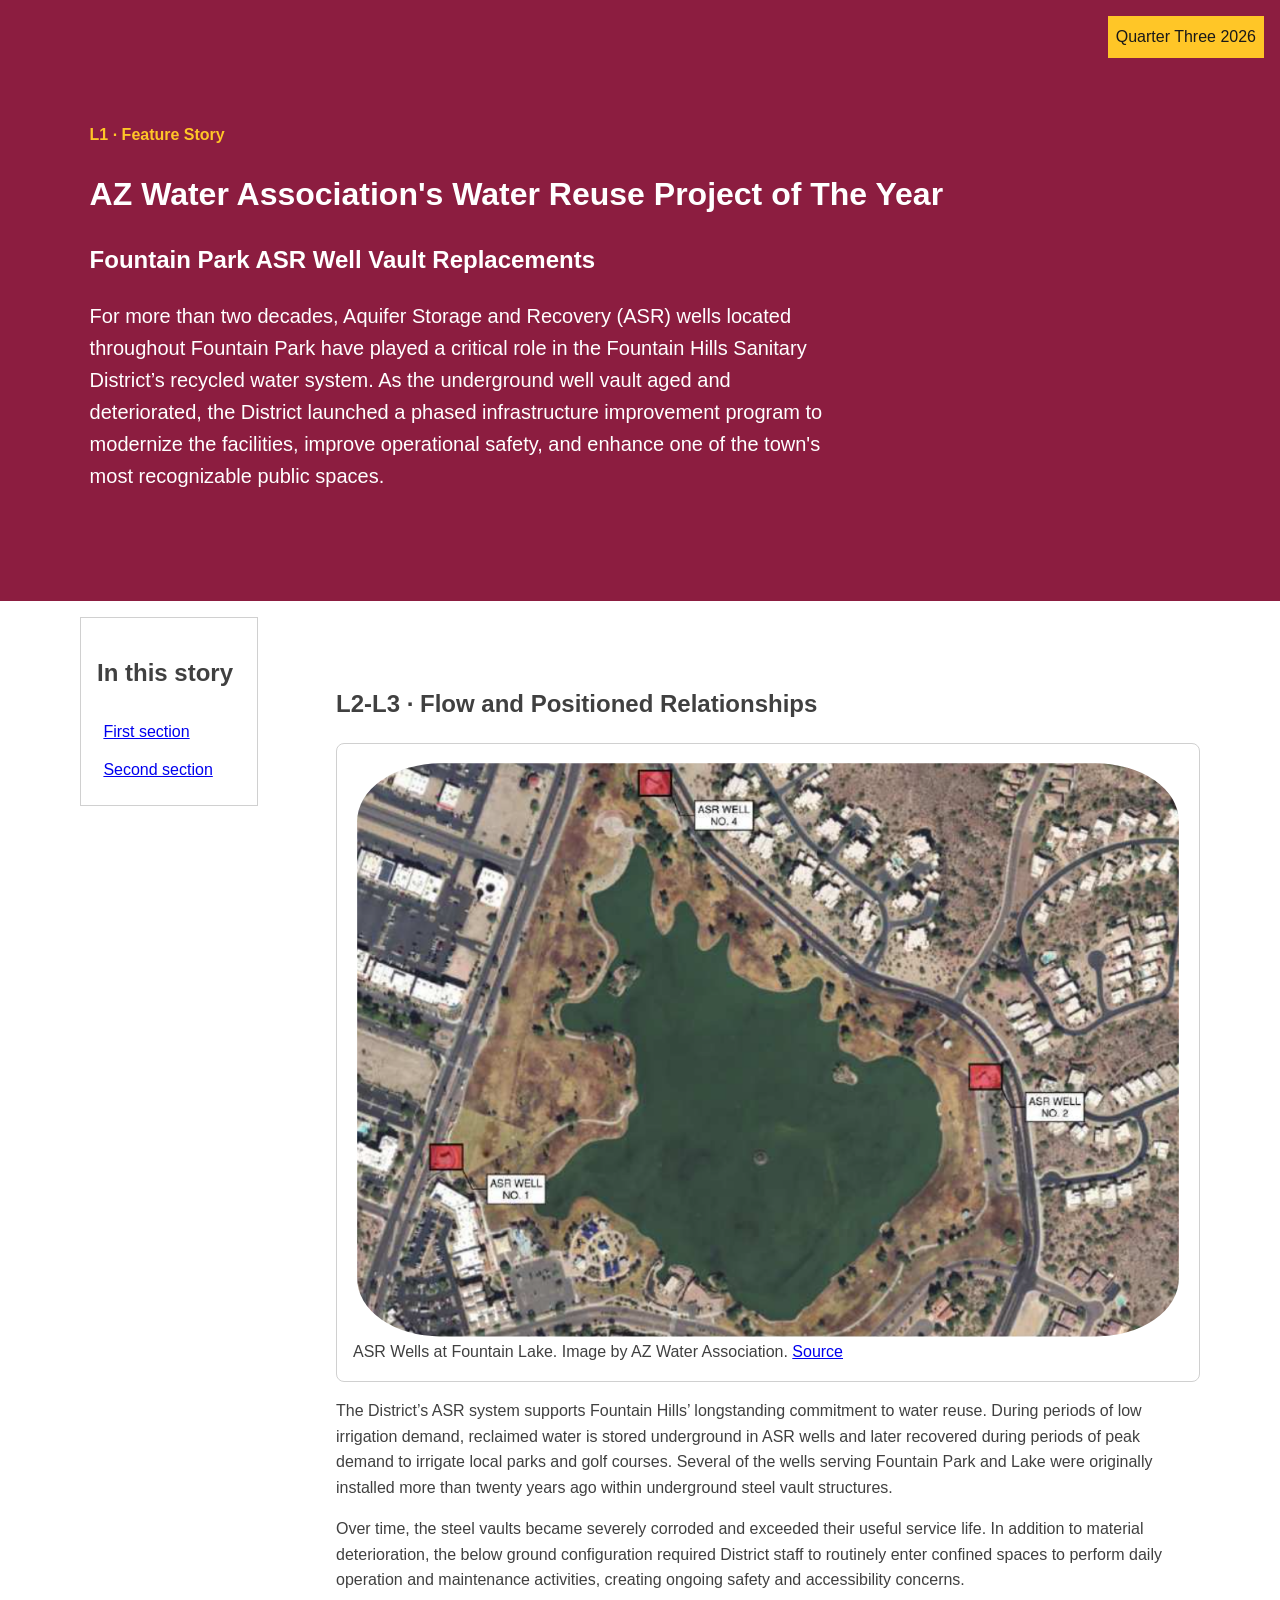
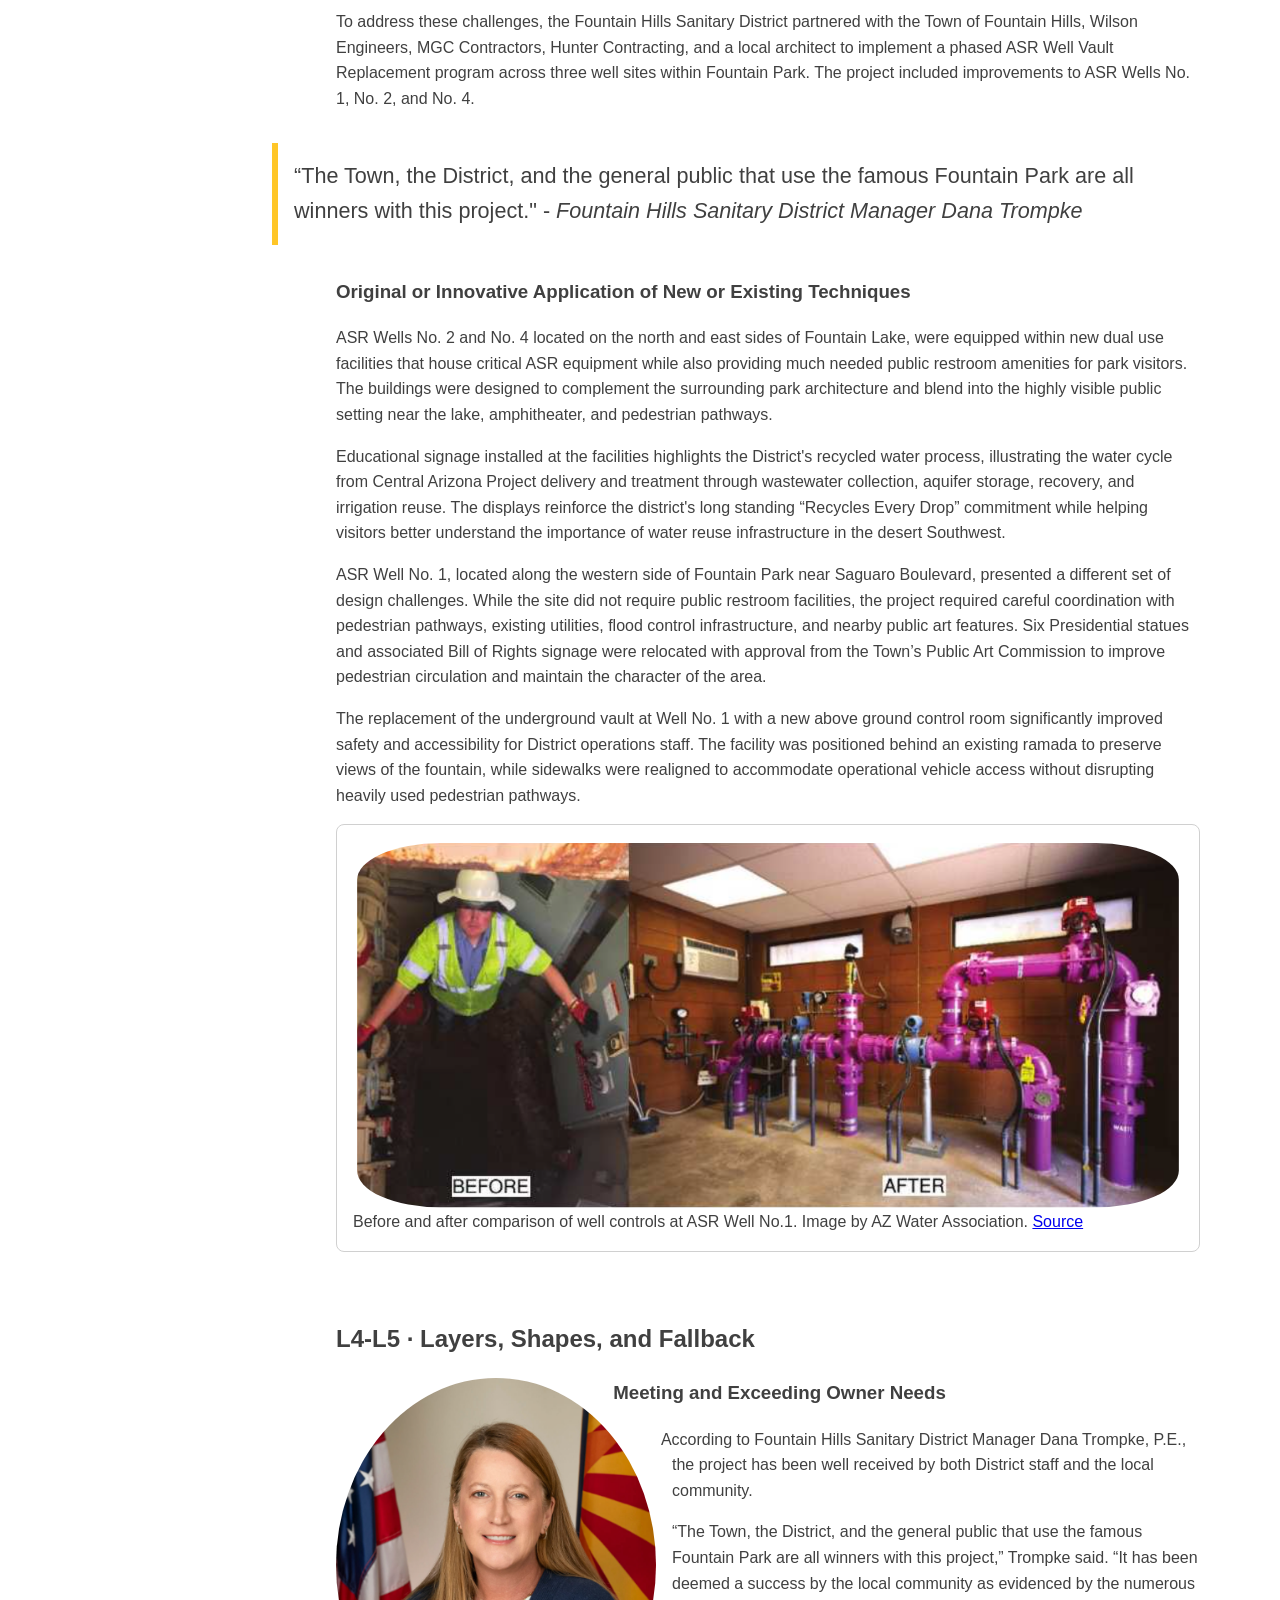
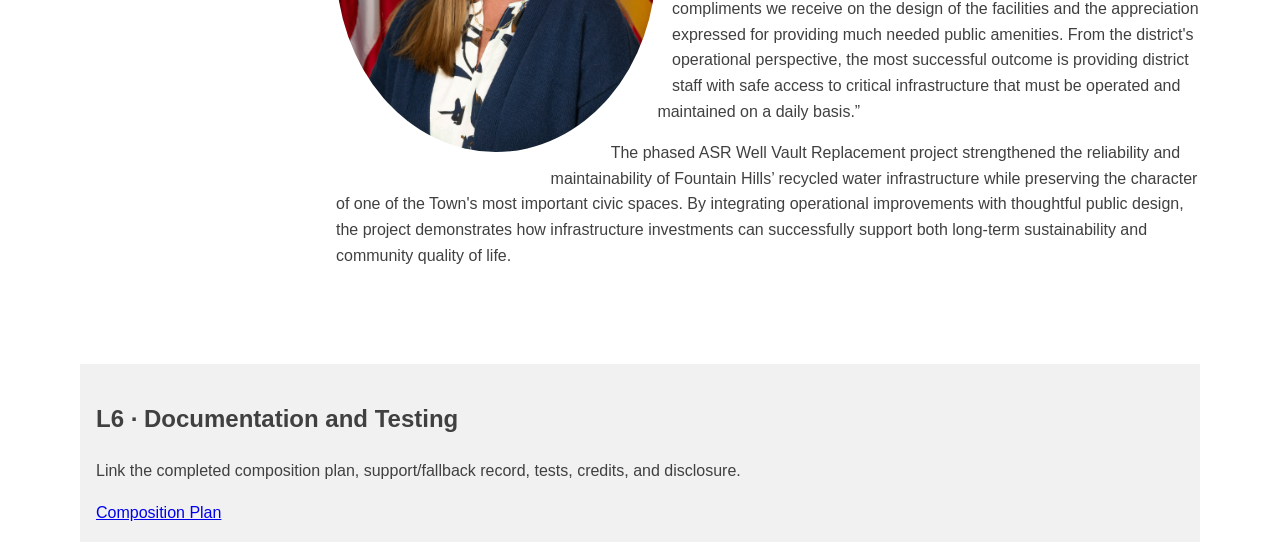
==== index.html @ 5082602b "Add new textual content and image to index.html Added multiple paragraphs of textual content to main" ====
<!doctype html>
<html lang="en">
    <head>
        <meta charset="utf-8">
        <meta name="viewport" content="width=device-width,initial-scale=1">
        <title>Layered Feature Story</title>
        <link rel="stylesheet" href="styles.css">
    </head>
    <body>
        <header class="feature-header">
            <p class="eyebrow">L1 · Feature Story</p>
            <h1>AZ Water Association's Water Reuse Project of The Year</h1>
            <h2>Fountain Park ASR Well Vault Replacements</h2>
            <p class="lede">
                For more than two decades, Aquifer Storage and Recovery (ASR) wells located throughout Fountain Park have played a critical role in the Fountain Hills Sanitary District’s recycled water system. As the underground well vault aged and deteriorated, the District launched a phased infrastructure improvement program to modernize the facilities, improve operational safety, and enhance one of the town's most recognizable public spaces.
            </p>
            <span class="issue-badge">Quarter Three 2026</span>
        </header>
        <main>
            <aside class="story-guide">
                <h2>In this story</h2>
                <a href="#section-one">First section</a>
                <a href="#section-two">Second section</a>
            </aside>
            <article>
                <section id="section-one">
                    <h2>L2-L3 · Flow and Positioned Relationships</h2>
                    <figure class="feature-figure">
                        <img src="fountain-lake.png" alt="Aerial view of Fountain Lake with ASR Wells No. 1, 2, and 4 highlighted" width="1018" height="710">
                        <figcaption>
                            <!-- Replace with caption, credit, and source. -->
                            ASR Wells at Fountain Lake. 
                            Image by AZ Water Association. 
                            <a href="https://www.kelmanonline.com/httpdocs/files/AZWater/news3-2026/index.html#" target="_blank">Source</a>
                        </figcaption>
                    </figure>
                    <p>
                        The District’s ASR system supports Fountain Hills’ longstanding commitment to water reuse. During periods of low irrigation demand, reclaimed water is stored underground in ASR wells and later recovered during periods of peak demand to irrigate local parks and golf courses. Several of the wells serving Fountain Park and Lake were originally installed more than twenty years ago within underground steel vault structures.
                    </p>
                    <p>
                        Over time, the steel vaults became severely corroded and exceeded their useful service life. In addition to material deterioration, the below ground configuration required District staff to routinely enter confined spaces to perform daily operation and maintenance activities, creating ongoing safety and accessibility concerns.
                    </p>
                    <p>
                        To address these challenges, the Fountain Hills Sanitary District partnered with the Town of Fountain Hills, Wilson Engineers, MGC Contractors, Hunter Contracting, and a local architect to implement a phased ASR Well Vault Replacement program across three well sites within Fountain Park. The project included improvements to ASR Wells No. 1, No. 2, and No. 4.
                    </p>
                    <blockquote class="pull-quote">
                        “The Town, the District, and the general public that use the famous Fountain Park are all winners with this project." - <i>Fountain Hills Sanitary District Manager Dana Trompke</i>
                    </blockquote>
                    <h3>Original or Innovative Application of New or Existing Techniques</h3>
                    <p>
                        ASR Wells No. 2 and No. 4 located on the north and east sides of Fountain Lake, were equipped within new dual use facilities that house critical ASR equipment while also providing much needed public restroom amenities for park visitors. The buildings were designed to complement the surrounding park architecture and blend into the highly visible public setting near the lake, amphitheater, and pedestrian pathways.
                    </p>
                    <p>
                        Educational signage installed at the facilities highlights the District's recycled water process, illustrating the water cycle from Central Arizona Project delivery and treatment through wastewater collection, aquifer storage, recovery, and irrigation reuse. The displays reinforce the district's long standing “Recycles Every Drop” commitment while helping visitors better understand the importance of water reuse infrastructure in the desert Southwest.
                    </p>
                    <p>
                        ASR Well No. 1, located along the western side of Fountain Park near Saguaro Boulevard, presented a different set of design challenges. While the site did not require public restroom facilities, the project required careful coordination with pedestrian pathways, existing utilities, flood control infrastructure, and nearby public art features. Six Presidential statues and associated Bill of Rights signage were relocated with approval from the Town’s Public Art Commission to improve pedestrian circulation and maintain the character of the area.
                    </p>
                    <p>
                        The replacement of the underground vault at Well No. 1 with a new above ground control room significantly improved safety and accessibility for District operations staff. The facility was positioned behind an existing ramada to preserve views of the fountain, while sidewalks were realigned to accommodate operational vehicle access without disrupting heavily used pedestrian pathways.
                    </p>
                    <figure class="feature-figure">
                        <img src="well-controls.png" alt=" A man between old underground controls in a confined space on the left and new above ground controls in a spacious control room on the right." width="1049" height="465">
                        <figcaption>
                            <!-- Replace with caption, credit, and source. -->
                            Before and after comparison of well controls at ASR Well No.1. 
                            Image by AZ Water Association. 
                            <a href="https://www.kelmanonline.com/httpdocs/files/AZWater/news3-2026/index.html#" target="_blank">Source</a>
                        </figcaption>
                    </figure>
                </section>
                <section id="section-two">
                    <h2>L4-L5 · Layers, Shapes, and Fallback</h2>
                    <img class="shape-portrait" src="dana-trompke.png" alt="Fountain Hills Sanitary District Manager Dana Trompke" width="382" height="447">
                    <h3>Meeting and Exceeding Owner Needs</h3>
                    <p>
                        According to Fountain Hills Sanitary District Manager Dana Trompke, P.E., the project has been well received by both District staff and the local community.
                    </p>
                    <p>
                        “The Town, the District, and the general public that use the famous Fountain Park are all winners with this project,” Trompke said. “It has been deemed a success by the local community as evidenced by the numerous compliments we receive on the design of the facilities and the appreciation expressed for providing much needed public amenities. From the district's operational perspective, the most successful outcome is providing district staff with safe access to critical infrastructure that must be operated and maintained on a daily basis.”
                    </p>
                    <p>
                        The phased ASR Well Vault Replacement project strengthened the reliability and maintainability of Fountain Hills’ recycled water infrastructure while preserving the character of one of the Town's most important civic spaces. By integrating operational improvements with thoughtful public design, the project demonstrates how infrastructure investments can successfully support both long-term sustainability and community quality of life.
                    </p>
                </section>
            </article>
            <section class="documentation">
                <h2>L6 · Documentation and Testing</h2>
                <p>Link the completed composition plan, support/fallback record, tests, credits, and disclosure.</p>
                <a href="composition-plan.html" target="_blank">Composition Plan</a>
            </section>
        </main>
    </body>
    </html>
---- styles.css ----
:root{
    --color-text:#404040;
    --color-surface:#fff;
    --color-action:#8c1d40;
    --color-accent:#ffc627;
    --color-border:#d0d0d0;
    --color-muted:#5c6670;
    --space-3:1rem;
    --radius:.5rem;
    --measure:68ch;
    --layer-base:0;
    --layer-raised:10;
    --layer-sticky:20;
    --layer-overlay:30;
}
*,*::before,*::after{
    box-sizing:border-box;
}
html{
    scroll-behavior:smooth;
}
body{
    margin:0;
    color:var(--color-text);
    background:var(--color-surface);
    font-family:Arial,sans-serif;
    line-height:1.6;
}
.feature-header{
    position:relative;
    padding:clamp(2rem,7vw,6rem);
    background:var(--color-action);
    color:#fff;
}
.eyebrow{
    padding-top: 16px;
    color:var(--color-accent);
    font-weight:700;
}
.lede{
    max-width:var(--measure);
    font-size:1.25rem;
}
.issue-badge{
    position:absolute;
    inset-block-start:1rem;
    inset-inline-end:1rem;
    padding:.5rem;
    background:var(--color-accent);
    color:#191919;
}
main{
    display:grid;
    gap:2rem;
    max-width:72rem;
    margin:auto;
    padding:var(--space-3);
}
article{
    min-width:0;
}
article section{
    display:flow-root;
    margin-block:3rem;
    scroll-margin-block-start:6rem;
}
.story-guide{
    align-self:start;
    padding:1rem;
    border:1px solid var(--color-border);
}
.story-guide a{
    display:block;
    padding:.4rem;
}
.feature-figure{
    position:relative;
    margin:0;
    padding:1rem;
    border:1px solid var(--color-border);
    border-radius:var(--radius);
}
img{
    display:block;
    max-width:100%;
    height:auto;
}
.pull-quote{
    margin:2rem 0;
    padding:1rem;
    border-inline-start:.4rem solid var(--color-accent);
    font-size:1.35rem;
}
.shape-portrait{
    width:min(45%,20rem);
    margin:0 1rem 1rem 0;
    border-radius:50%;
}
.documentation{
    grid-column:1/-1;
    padding:1rem;
    background:#f1f1f1;
}
@media (min-width:52rem){
    main{
        grid-template-columns:14rem 1fr;
    }
    .story-guide{
        position:sticky;
        inset-block-start:1rem;
        z-index:var(--layer-sticky);
        width: 20ch;
    }
    .pull-quote{
        position:relative;
        z-index:var(--layer-raised);
        margin-inline-start:-4rem;
        background:var(--color-surface);
    }
    @supports (shape-outside:circle(50%)){
        .shape-portrait{
            float:inline-start;
            shape-outside:circle(50%);
            shape-margin:1rem;}
        }
    }
    @supports (clip-path:inset(0.5% round 10%)){
        .feature-figure img{
            clip-path:inset(0.5% round 10%);}
        }
        :focus-visible{
            outline:.2rem solid var(--color-accent);
            outline-offset:.2rem;
        }
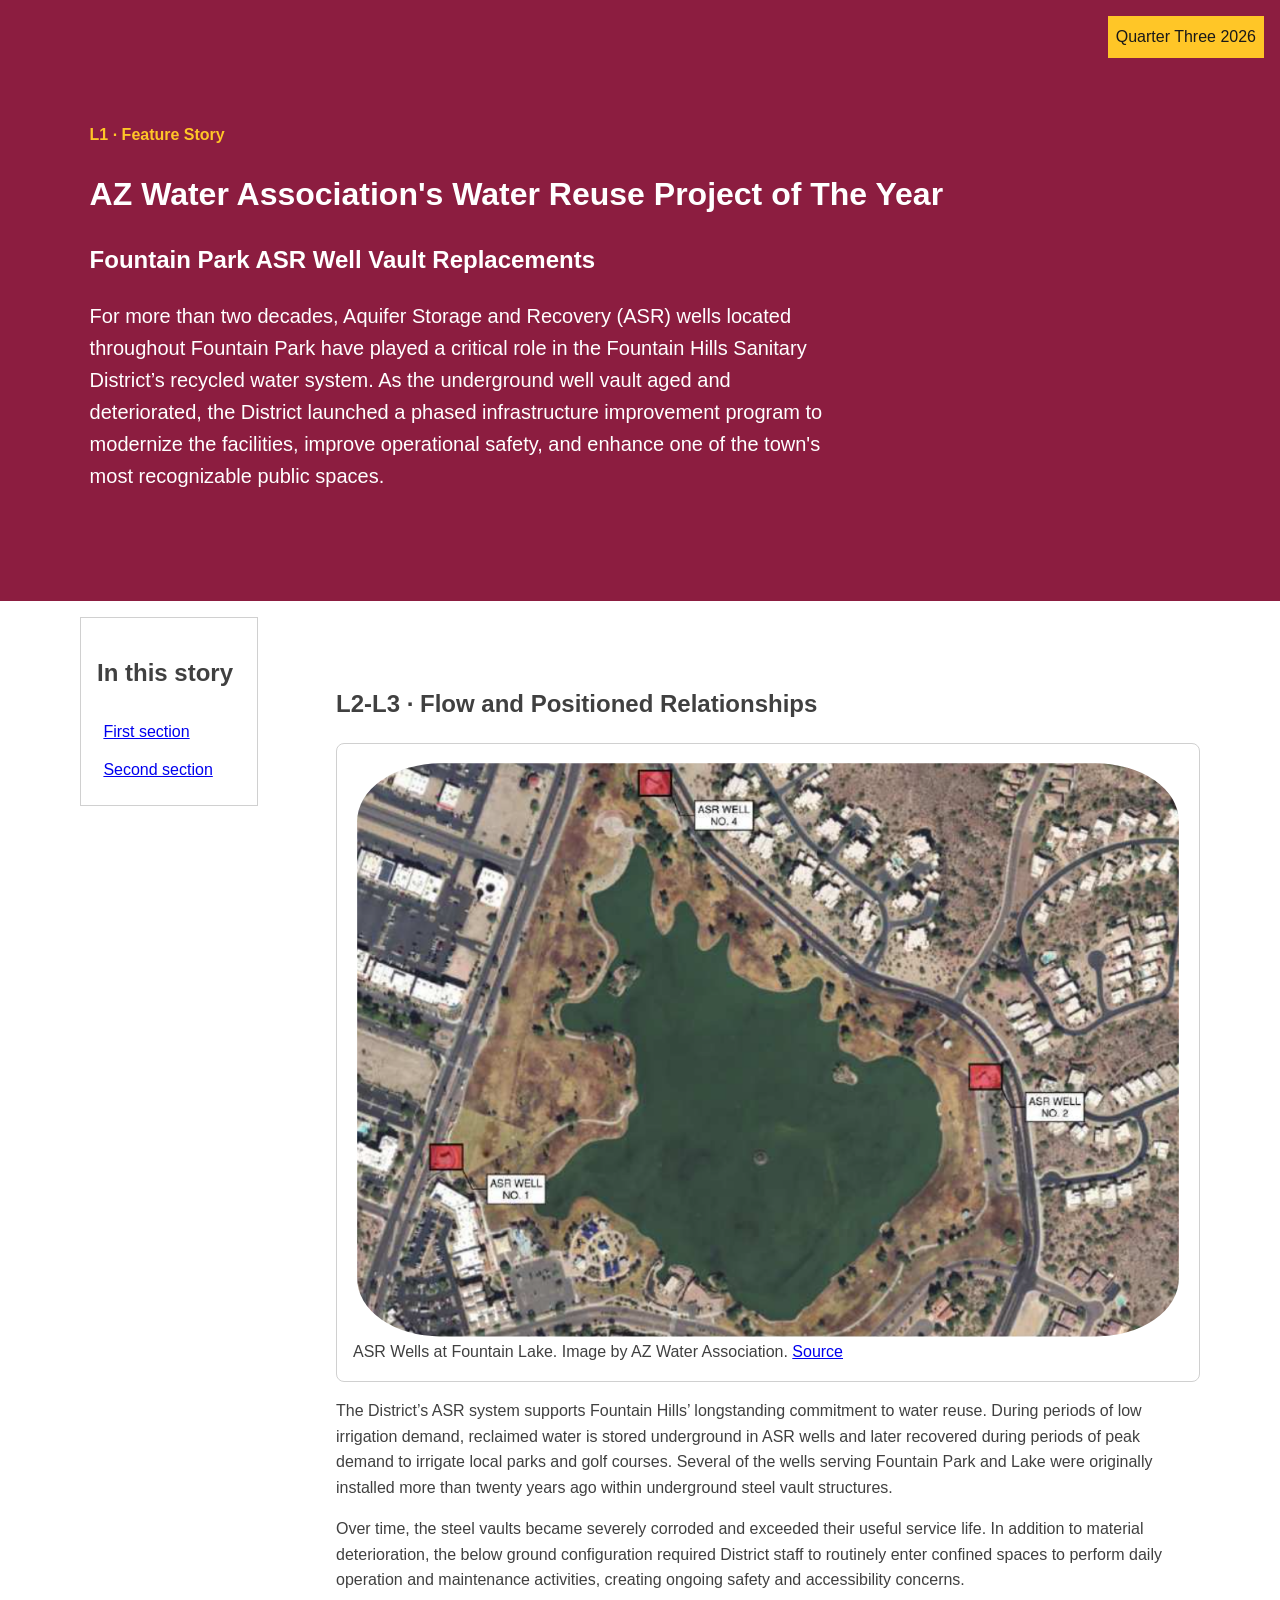
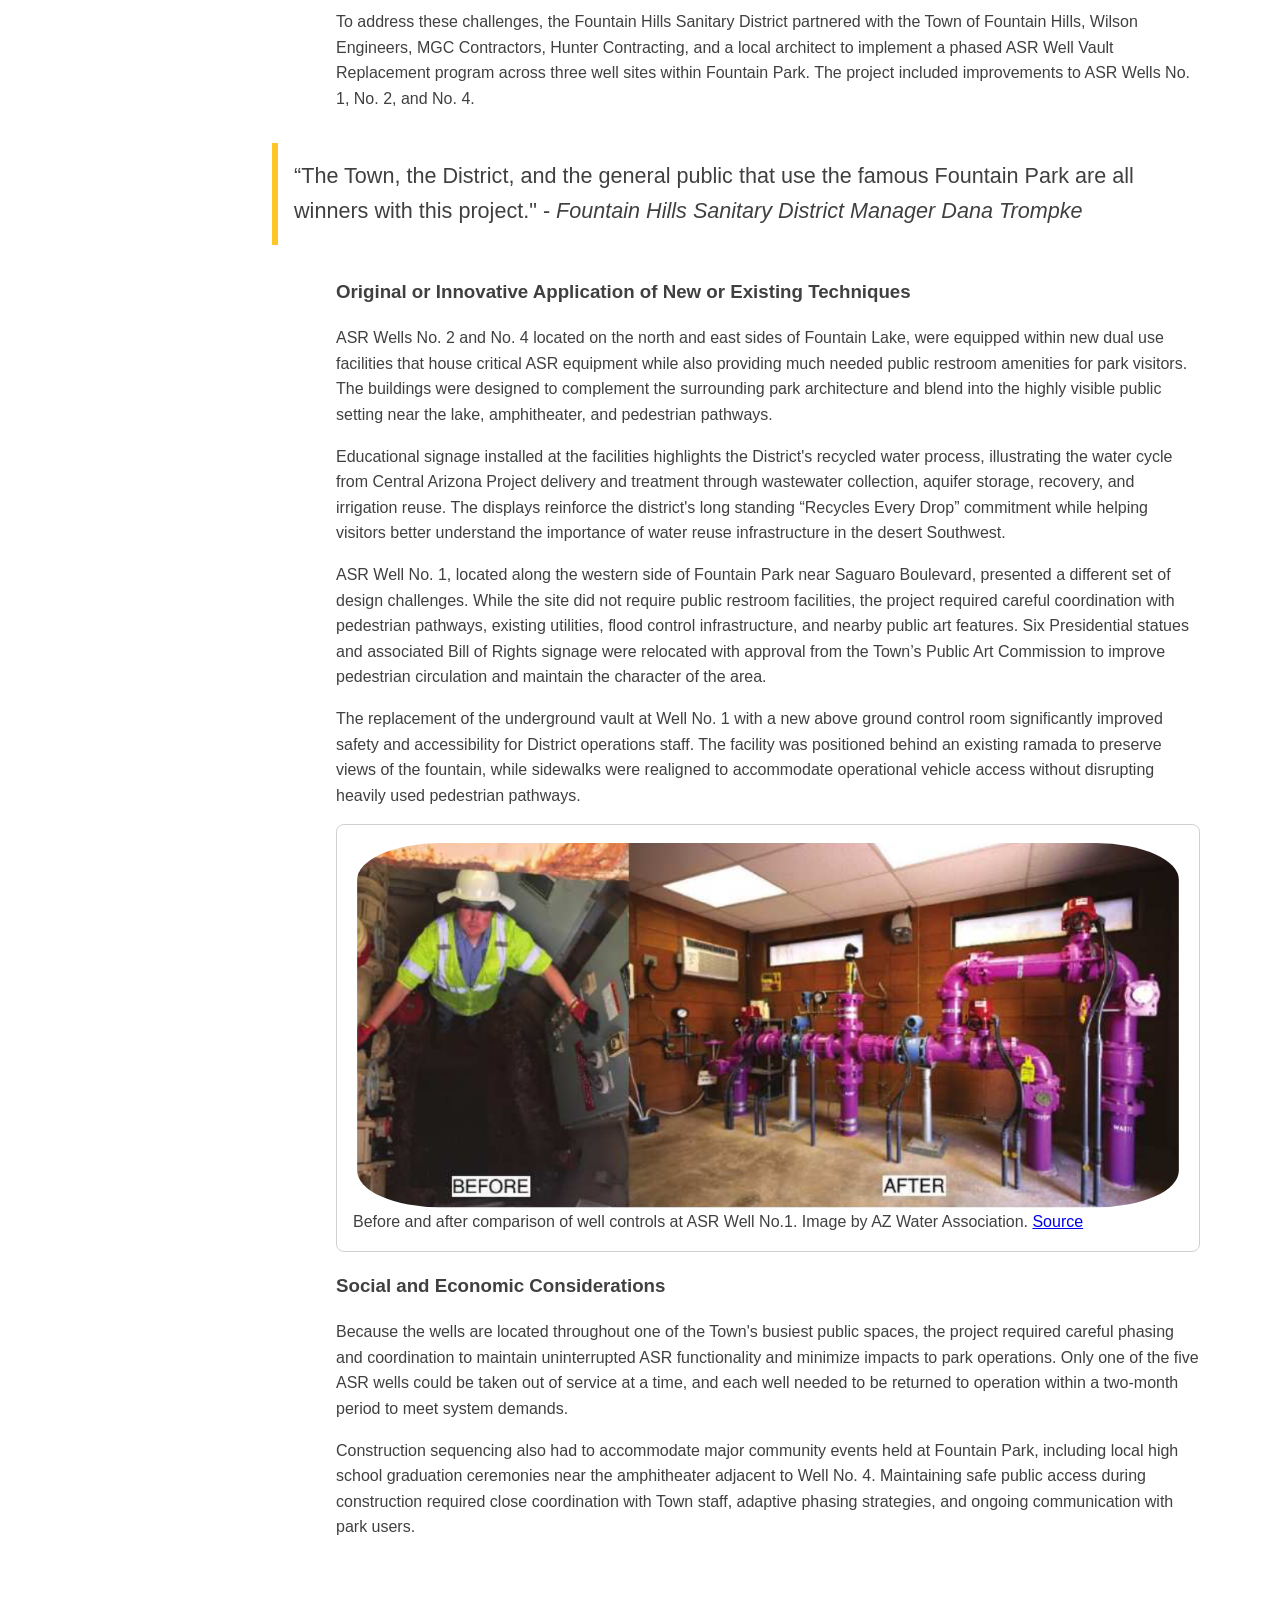
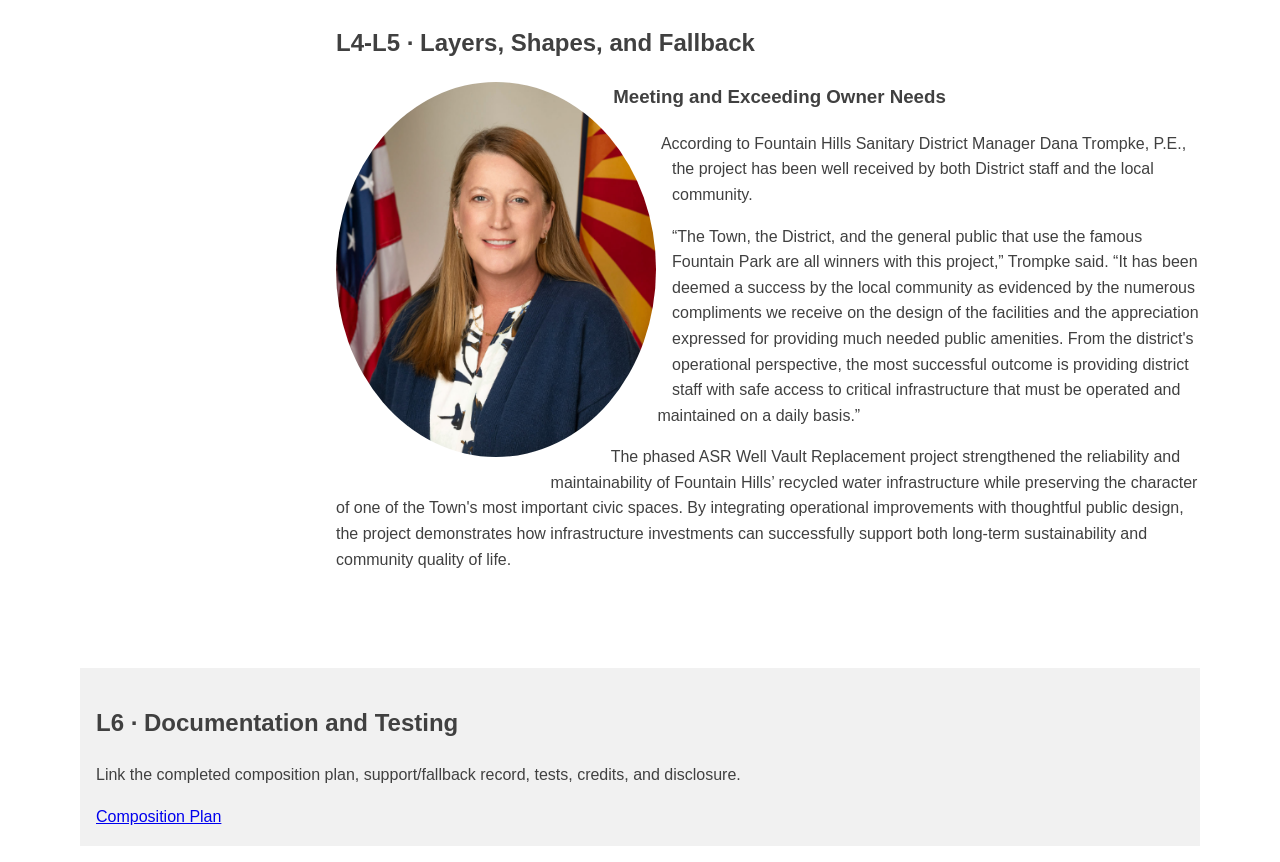
==== commit 9cb0ad53: "Add new text including heading and 2 paragraphs Added a new h3 heading and two paragraphs with textu" ====
--- a/index.html
+++ b/index.html
@@ -68,6 +68,13 @@
                             <a href="https://www.kelmanonline.com/httpdocs/files/AZWater/news3-2026/index.html#" target="_blank">Source</a>
                         </figcaption>
                     </figure>
+                    <h3>Social and Economic Considerations</h3>
+                    <p>
+                        Because the wells are located throughout one of the Town's busiest public spaces, the project required careful phasing and coordination to maintain uninterrupted ASR functionality and minimize impacts to park operations. Only one of the five ASR wells could be taken out of service at a time, and each well needed to be returned to operation within a two-month period to meet system demands.
+                    </p>
+                    <p>
+                        Construction sequencing also had to accommodate major community events held at Fountain Park, including local high school graduation ceremonies near the amphitheater adjacent to Well No. 4. Maintaining safe public access during construction required close coordination with Town staff, adaptive phasing strategies, and ongoing communication with park users.
+                    </p>
                 </section>
                 <section id="section-two">
                     <h2>L4-L5 · Layers, Shapes, and Fallback</h2>
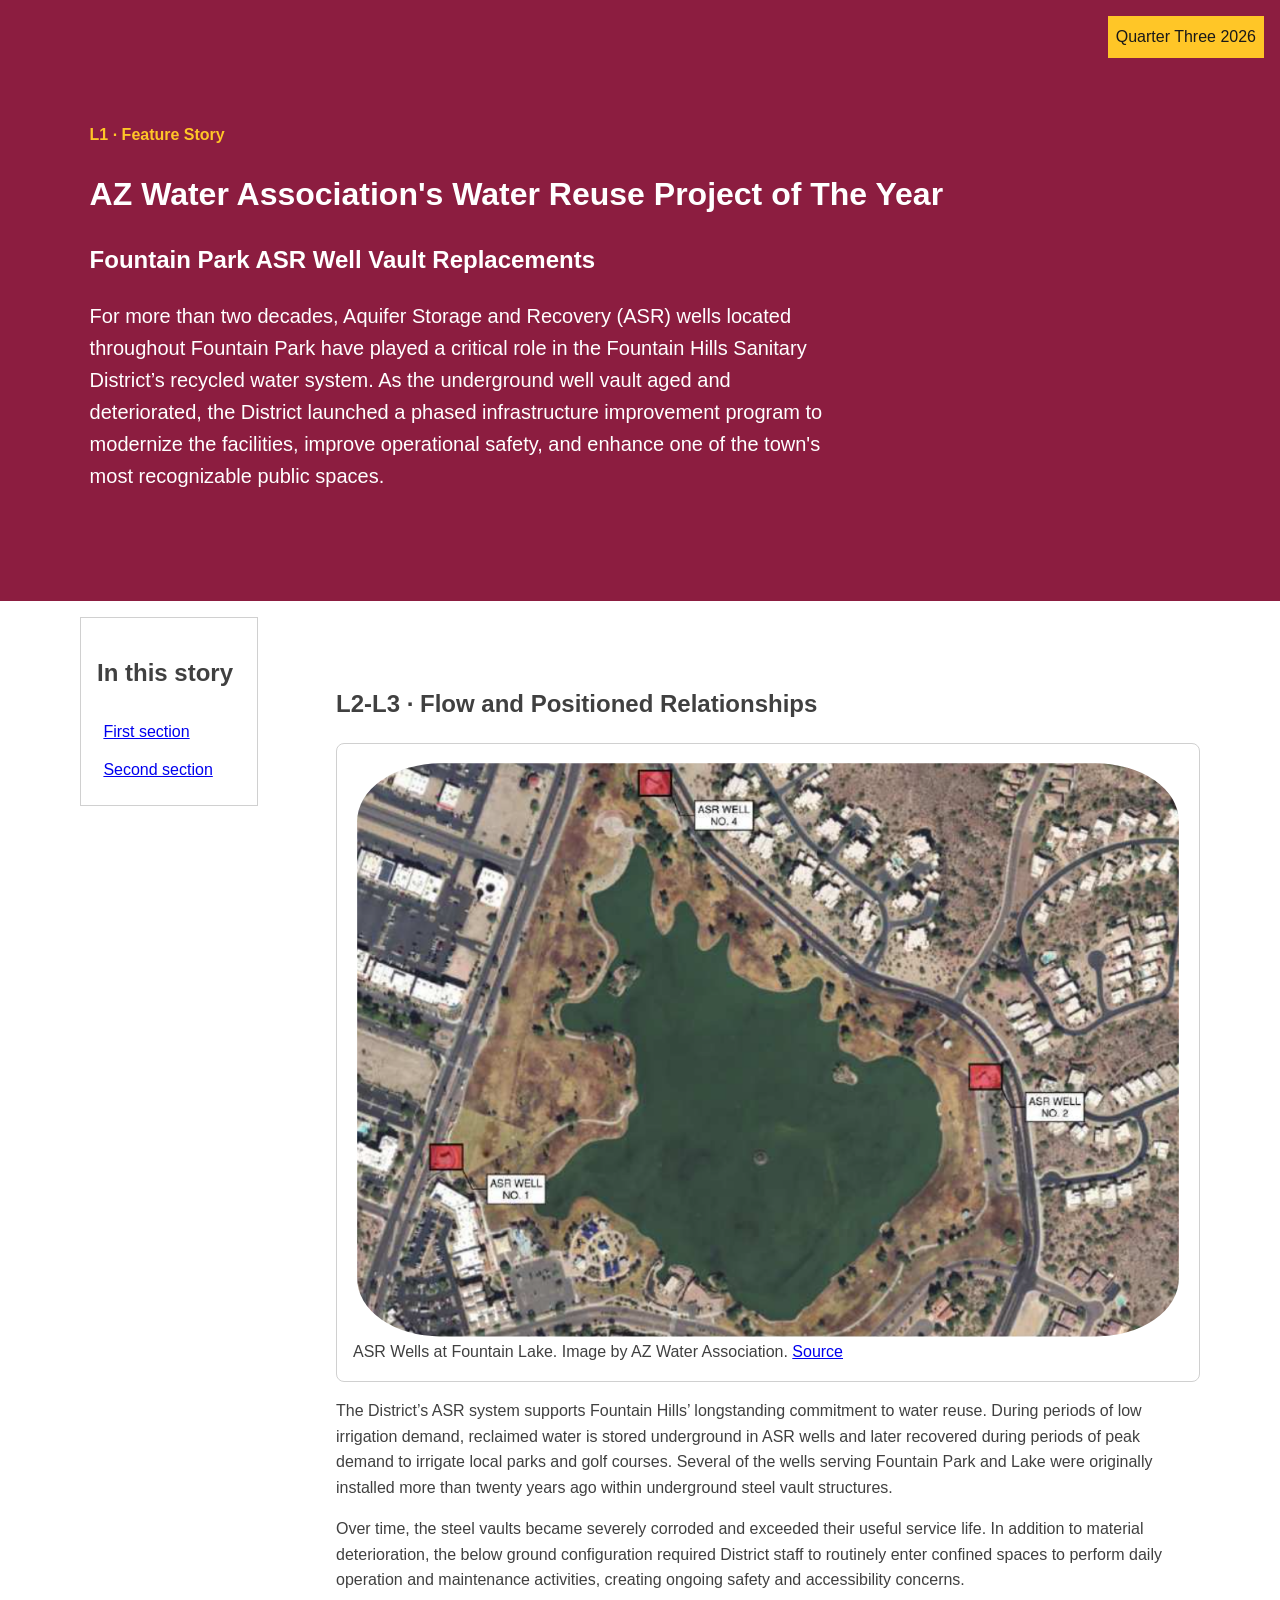
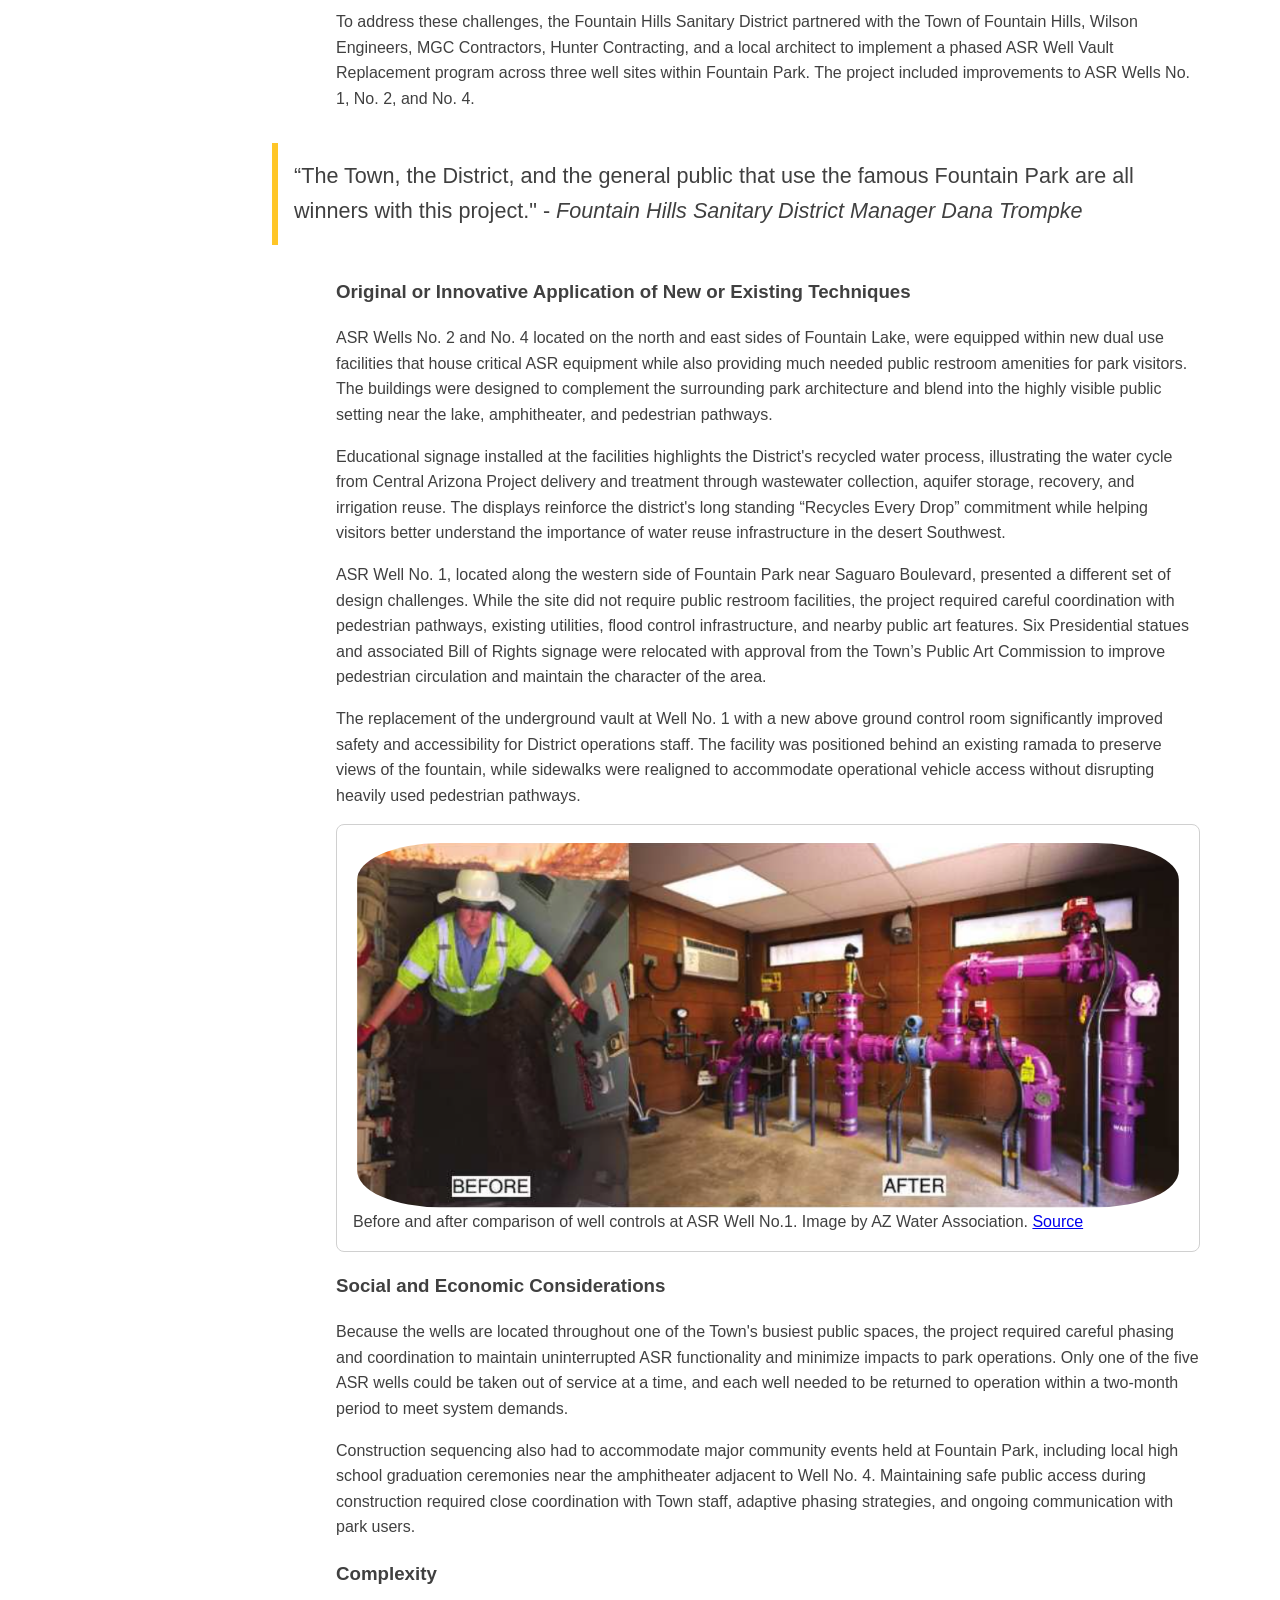
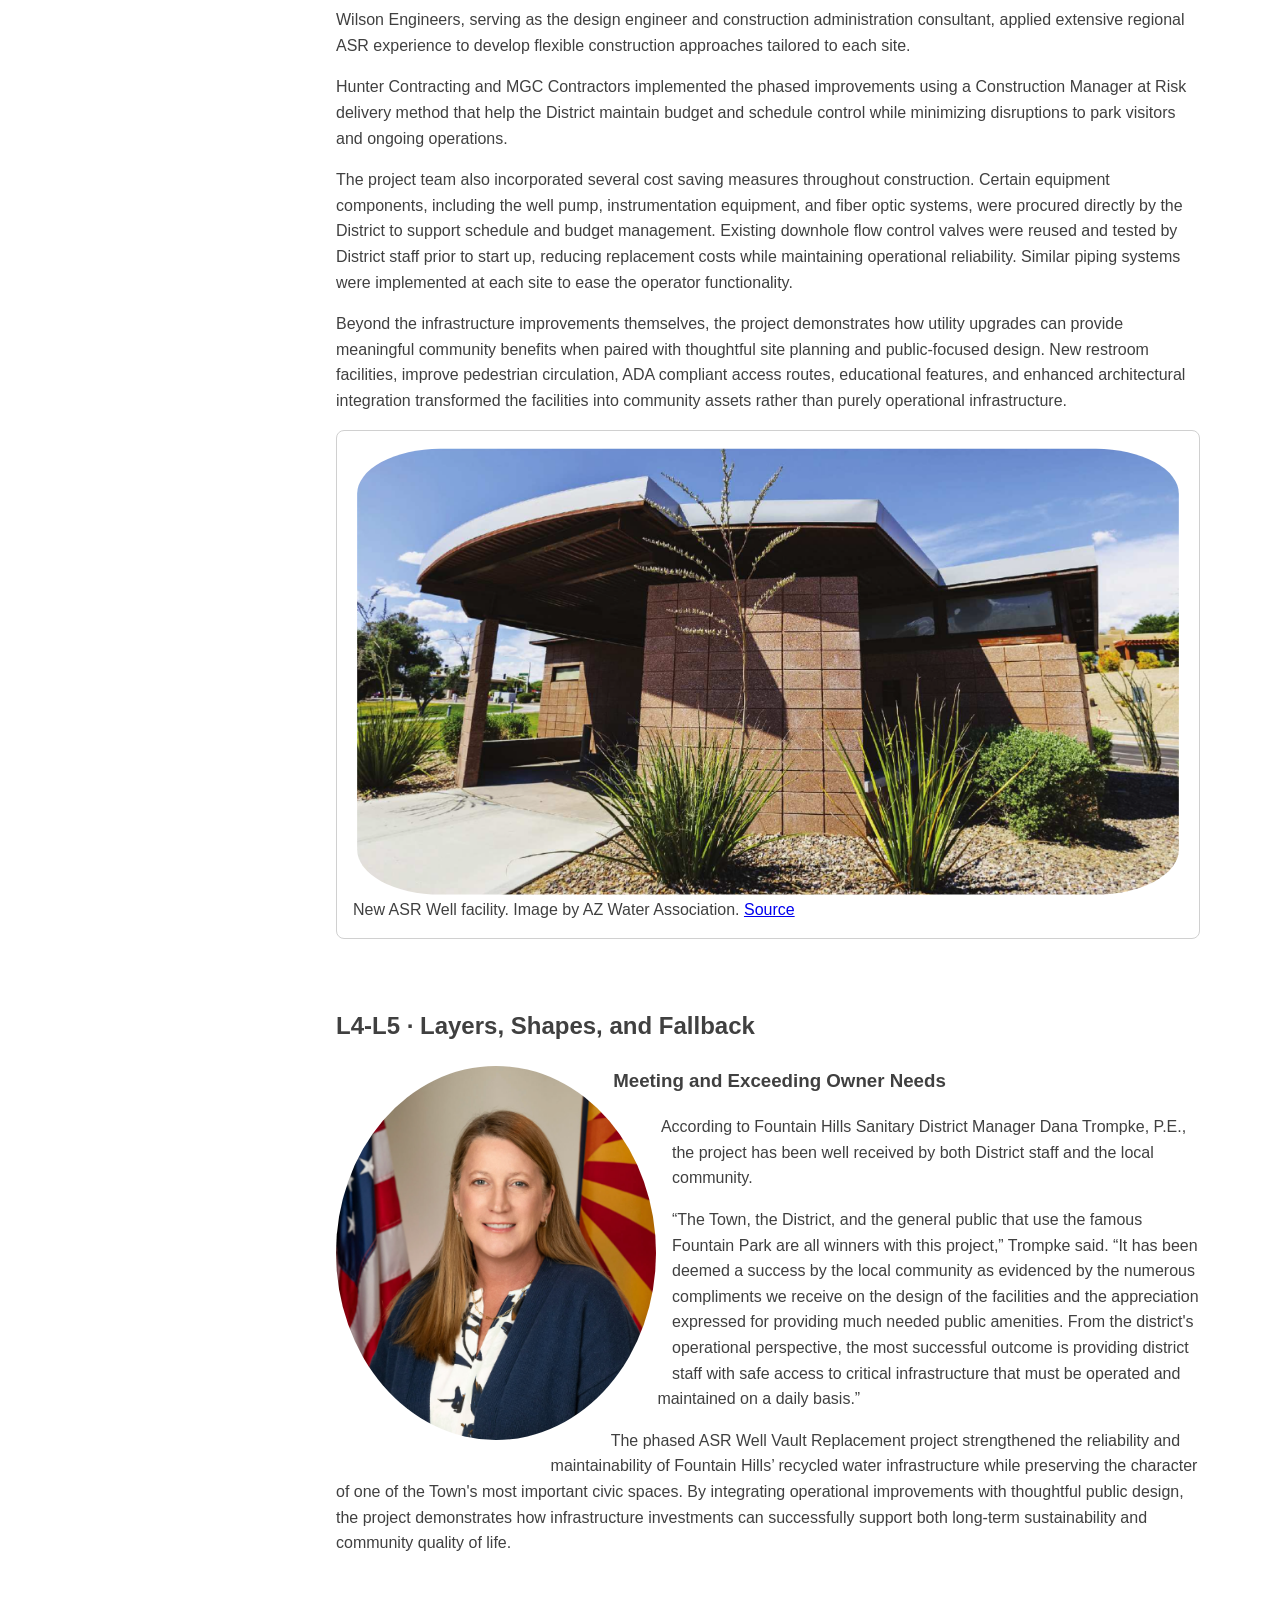
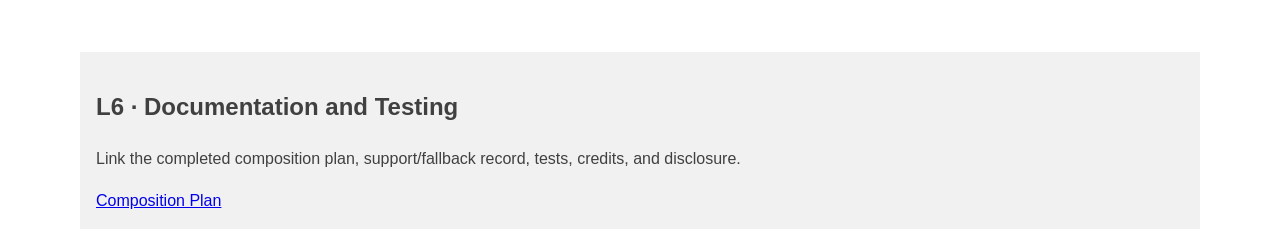
==== commit 8fcf41f4: "Add new textual content and image Added new textual content including h3 heading and four paragraphs" ====
--- a/index.html
+++ b/index.html
@@ -60,7 +60,7 @@
                         The replacement of the underground vault at Well No. 1 with a new above ground control room significantly improved safety and accessibility for District operations staff. The facility was positioned behind an existing ramada to preserve views of the fountain, while sidewalks were realigned to accommodate operational vehicle access without disrupting heavily used pedestrian pathways.
                     </p>
                     <figure class="feature-figure">
-                        <img src="well-controls.png" alt=" A man between old underground controls in a confined space on the left and new above ground controls in a spacious control room on the right." width="1049" height="465">
+                        <img src="well-controls.png" alt="A man between old underground controls in a confined space on the left and new above ground controls in a spacious control room on the right." width="1049" height="465">
                         <figcaption>
                             <!-- Replace with caption, credit, and source. -->
                             Before and after comparison of well controls at ASR Well No.1. 
@@ -75,6 +75,28 @@
                     <p>
                         Construction sequencing also had to accommodate major community events held at Fountain Park, including local high school graduation ceremonies near the amphitheater adjacent to Well No. 4. Maintaining safe public access during construction required close coordination with Town staff, adaptive phasing strategies, and ongoing communication with park users.
                     </p>
+                    <h3>Complexity</h3>
+                    <p>
+                        Wilson Engineers, serving as the design engineer and construction administration consultant, applied extensive regional ASR experience to develop flexible construction approaches tailored to each site.
+                    </p>
+                    <p>
+                        Hunter Contracting and MGC Contractors implemented the phased improvements using a Construction Manager at Risk delivery method that help the District maintain budget and schedule control while minimizing disruptions to park visitors and ongoing operations.
+                    </p>
+                    <p>
+                        The project team also incorporated several cost saving measures throughout construction. Certain equipment components, including the well pump, instrumentation equipment, and fiber optic systems, were procured directly by the District to support schedule and budget management. Existing downhole flow control valves were reused and tested by District staff prior to start up, reducing replacement costs while maintaining operational reliability. Similar piping systems were implemented at each site to ease the operator functionality.
+                    </p>
+                    <p>
+                        Beyond the infrastructure improvements themselves, the project demonstrates how utility upgrades can provide meaningful community benefits when paired with thoughtful site planning and public-focused design. New restroom facilities, improve pedestrian circulation, ADA compliant access routes, educational features, and enhanced architectural integration transformed the facilities into community assets rather than purely operational infrastructure.
+                    </p>
+                    <figure class="feature-figure">
+                        <img src="asr-well.png" alt="Exterior of new ASR Well facility surrounded by succulents and shrubs." width="2037" height="1105">
+                        <figcaption>
+                            <!-- Replace with caption, credit, and source. -->
+                            New ASR Well facility.
+                            Image by AZ Water Association. 
+                            <a href="https://www.kelmanonline.com/httpdocs/files/AZWater/news3-2026/index.html#" target="_blank">Source</a>
+                        </figcaption>
+                    </figure>
                 </section>
                 <section id="section-two">
                     <h2>L4-L5 · Layers, Shapes, and Fallback</h2>
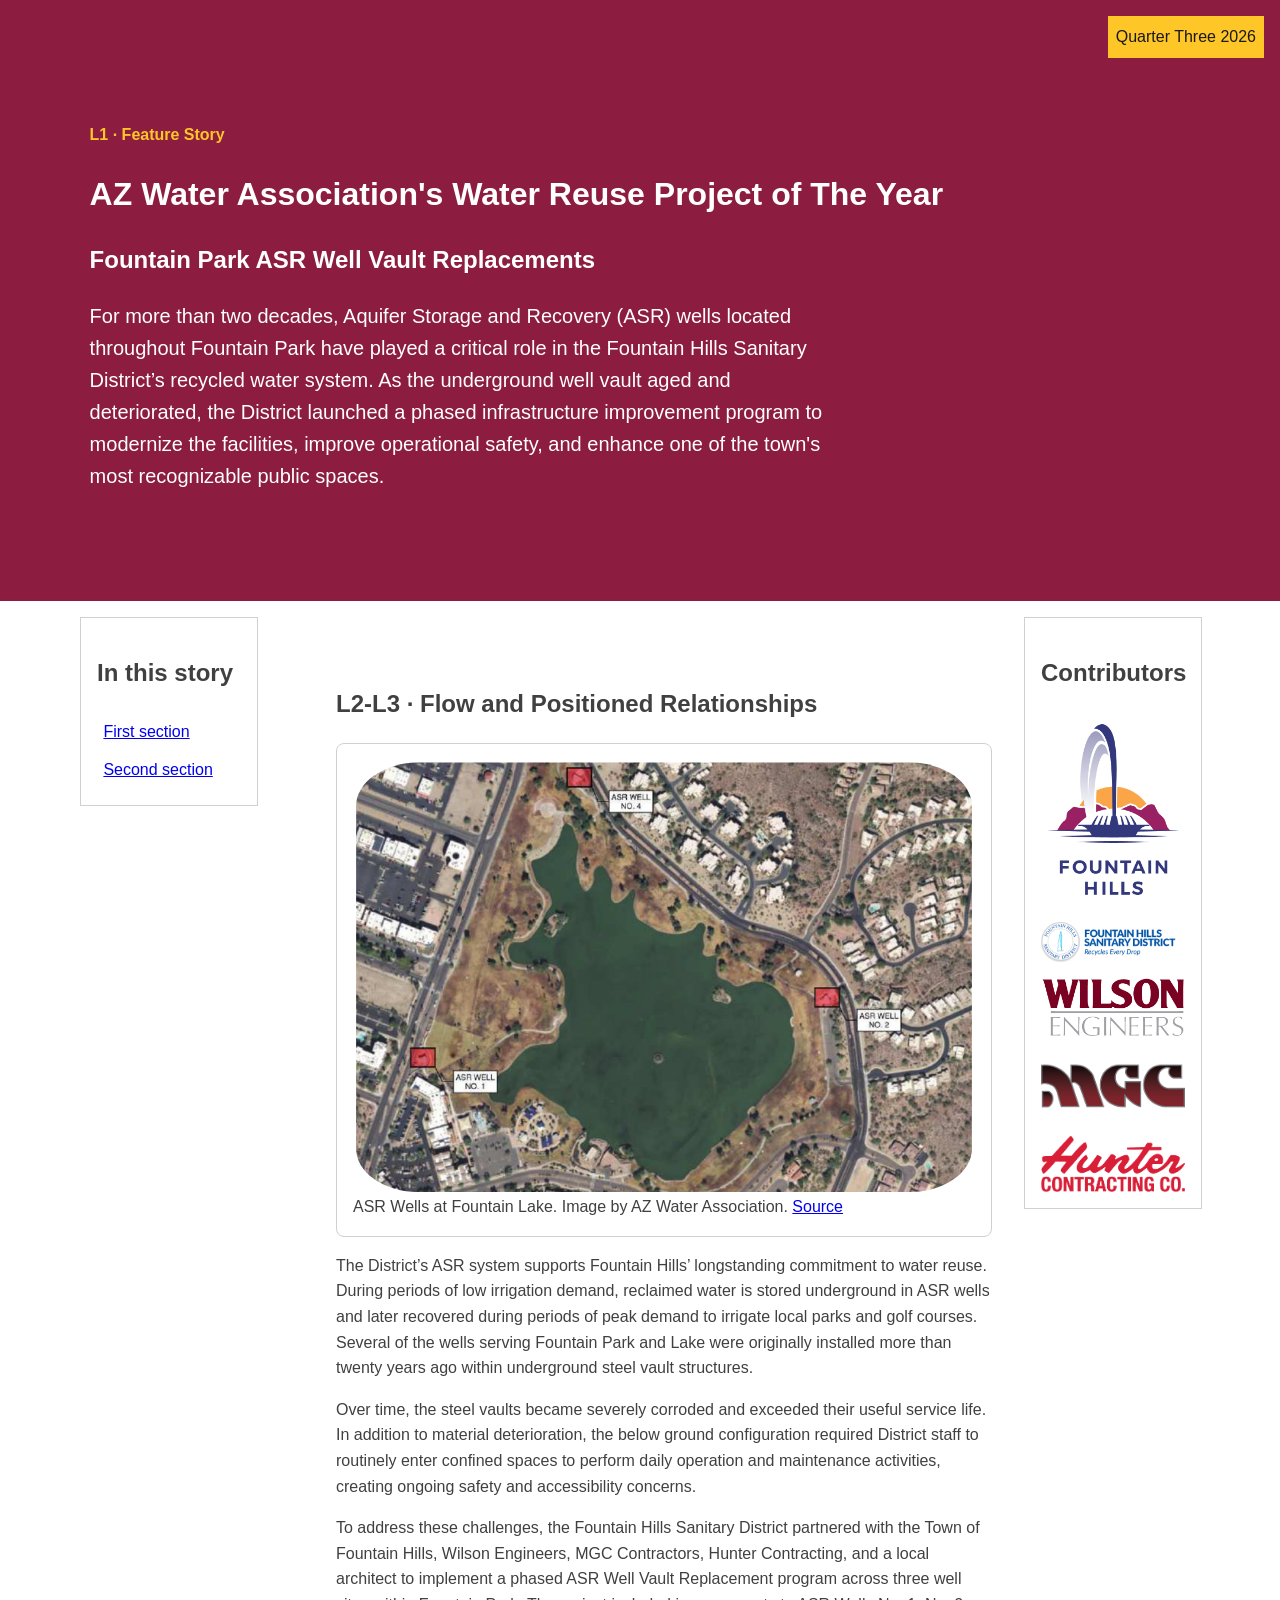
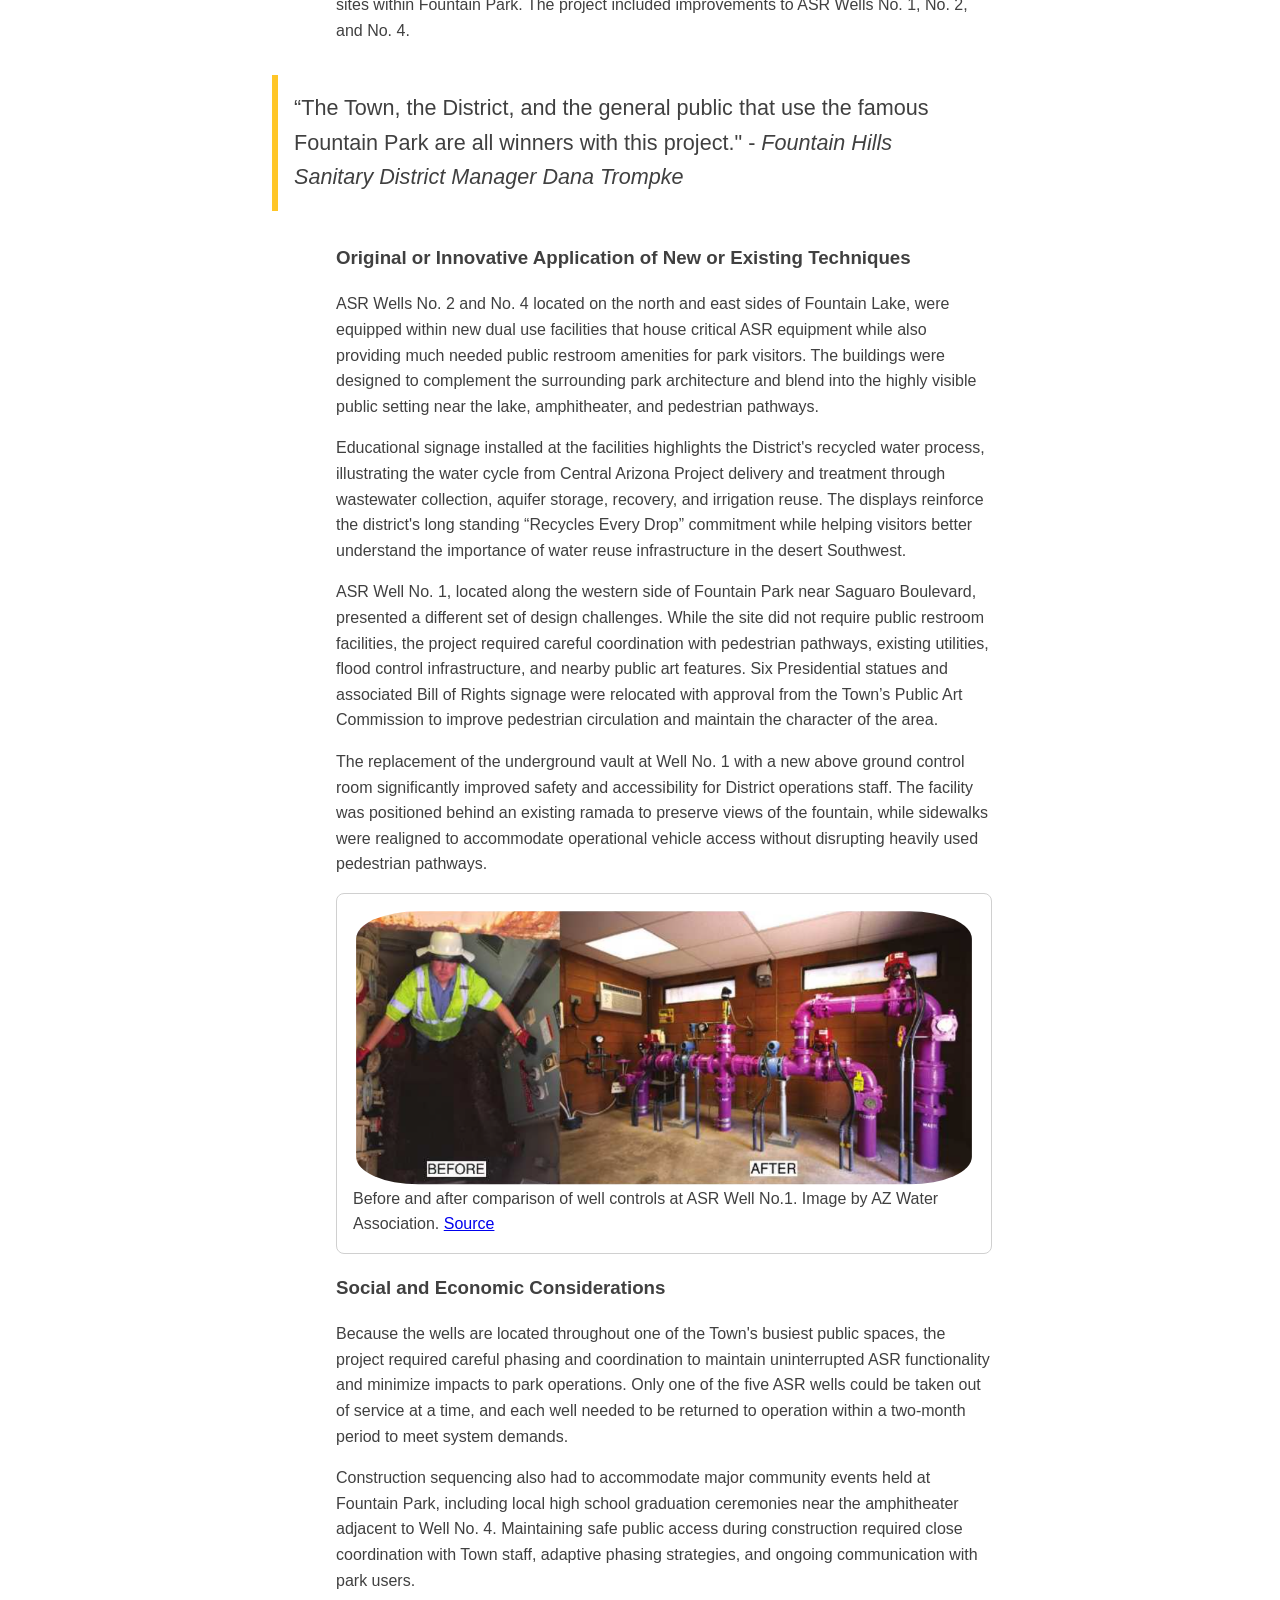
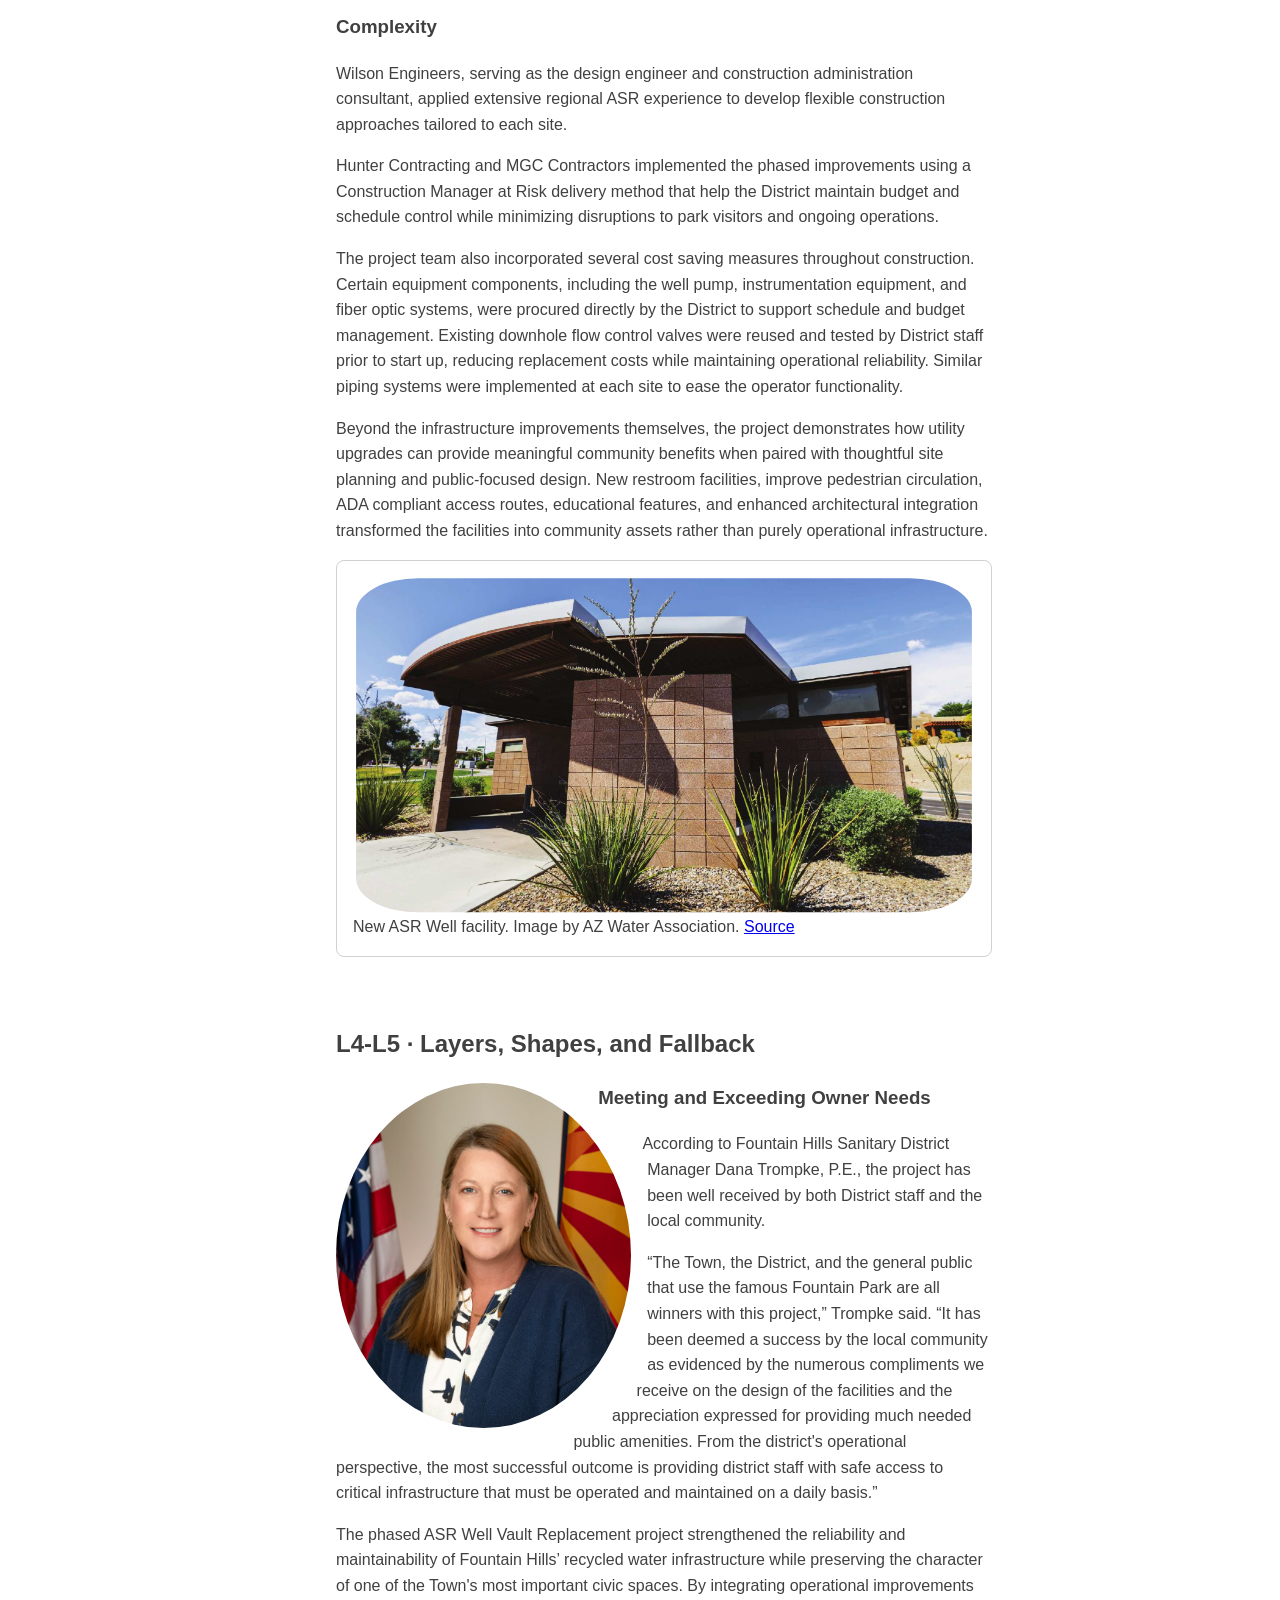
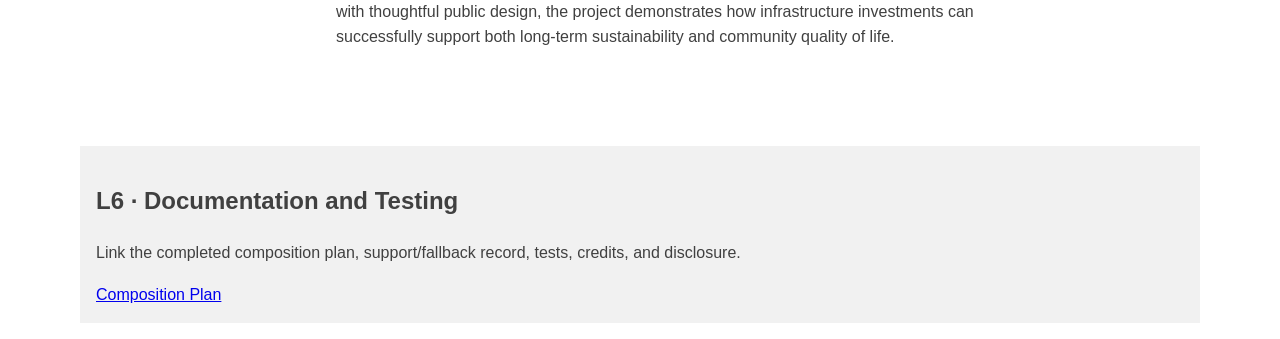
==== commit a868518e: "Add aside with company logos Added an aside with class "contributors" with company logos. Added sele" ====
--- a/index.html
+++ b/index.html
@@ -113,6 +113,16 @@
                     </p>
                 </section>
             </article>
+            <aside class="contributors">
+                <div class="c-heading"><h2>Contributors</h2></div>
+                <div class="c-images">
+                    <img src="fountain-hills.png" alt="Town of Fountain Hills Logo" width="260" height="350">
+                    <img src="fh-sanitary.png" alt="Fountain Hills Sanitary District Logo" width="432" height="118">
+                    <img src="wilson.png" alt="Wilson Engineers Logo" width="1092" height="450">
+                    <img src="mgc.png" alt="MGC Contractors Logo" width="690" height="323">
+                    <img src="hunter.png" alt="Hunter Contracting Logo" width="361" height="139">
+                </div>
+            </aside>
             <section class="documentation">
                 <h2>L6 · Documentation and Testing</h2>
                 <p>Link the completed composition plan, support/fallback record, tests, credits, and disclosure.</p>
--- a/styles.css
+++ b/styles.css
@@ -101,11 +101,31 @@
     padding:1rem;
     background:#f1f1f1;
 }
-@media (min-width:52rem){
+.contributors{
+    align-self:start;
+    padding:1rem;
+    border:1px solid var(--color-border);
+}
+.contributors img{
+    width: 250px;
+}
+.c-images {
+    display: flex;
+    flex-wrap: wrap;
+    align-items: center;
+    gap: 1rem;
+}
+@media (min-width:58rem){
     main{
-        grid-template-columns:14rem 1fr;
+        grid-template-columns:14rem 1fr 11rem;
     }
     .story-guide{
+        position:sticky;
+        inset-block-start:1rem;
+        z-index:var(--layer-sticky);
+        width: 20ch;
+    }
+    .contributors{
         position:sticky;
         inset-block-start:1rem;
         z-index:var(--layer-sticky);
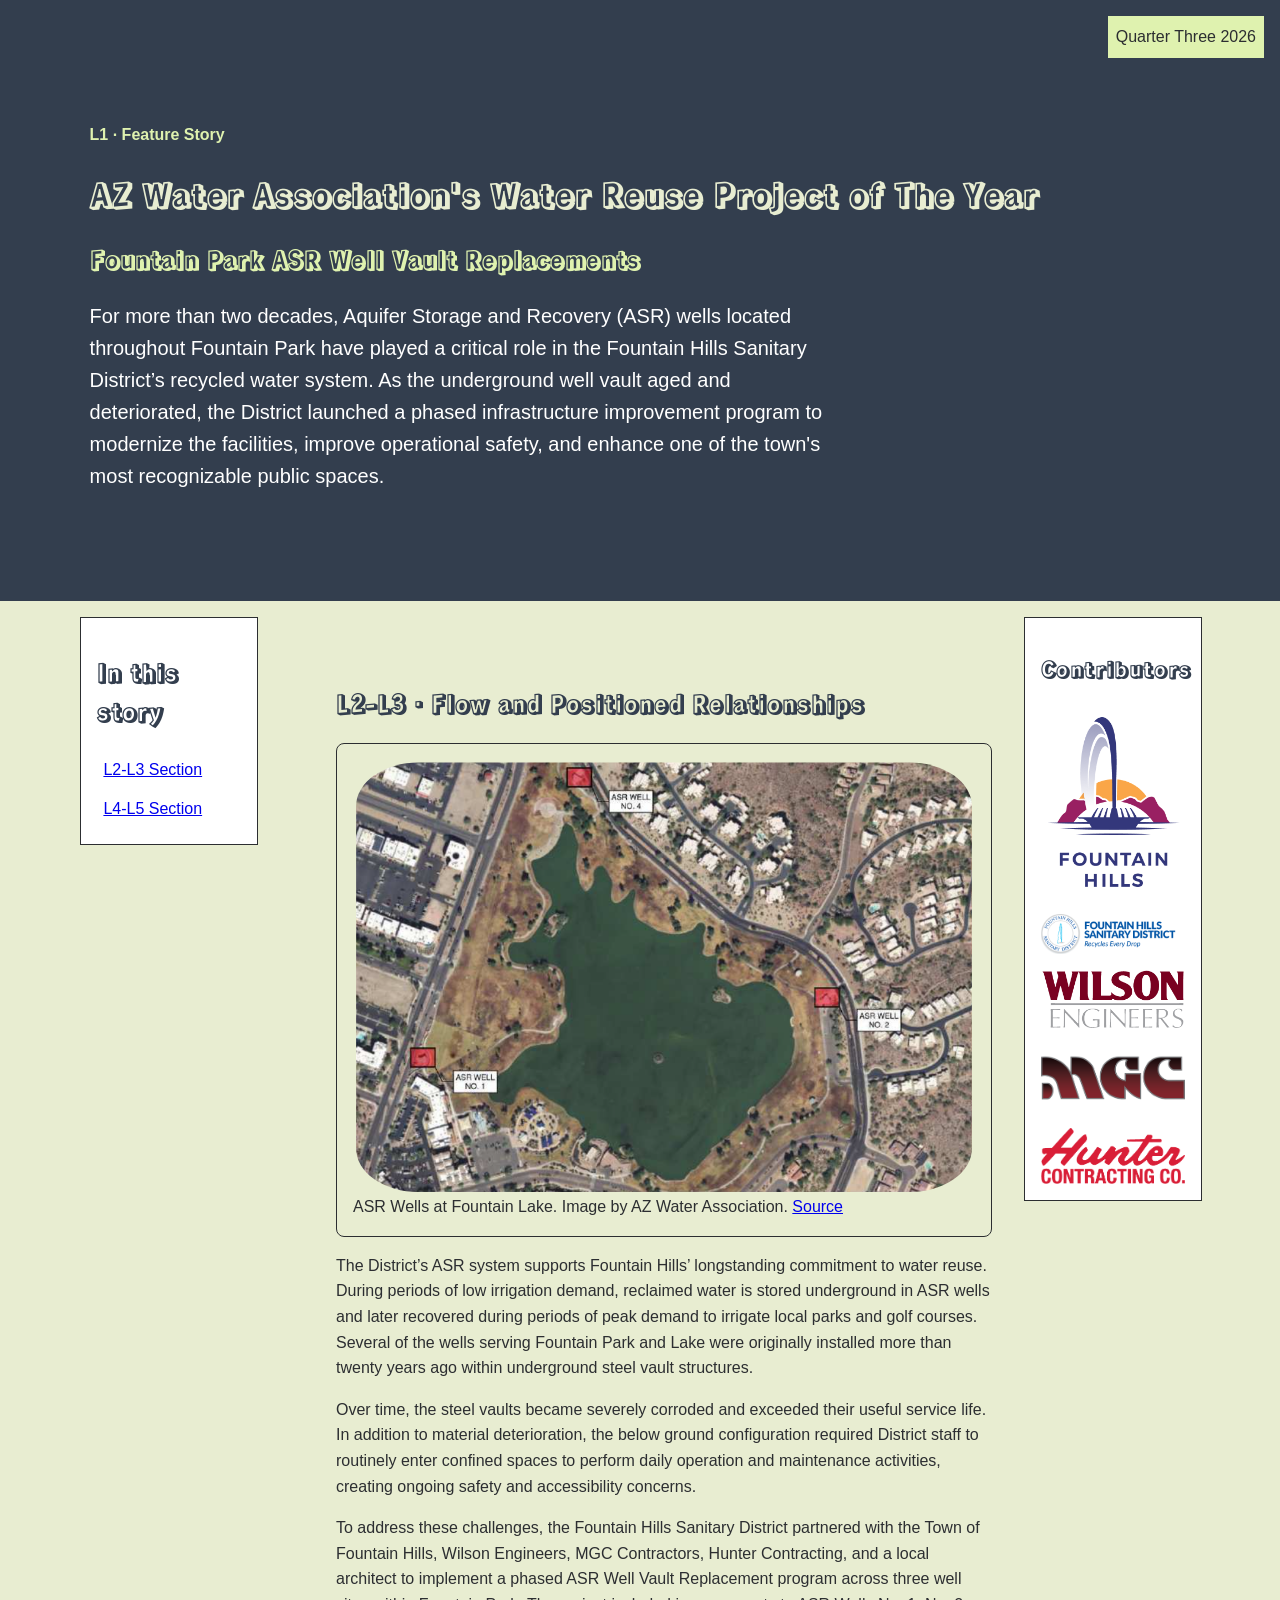
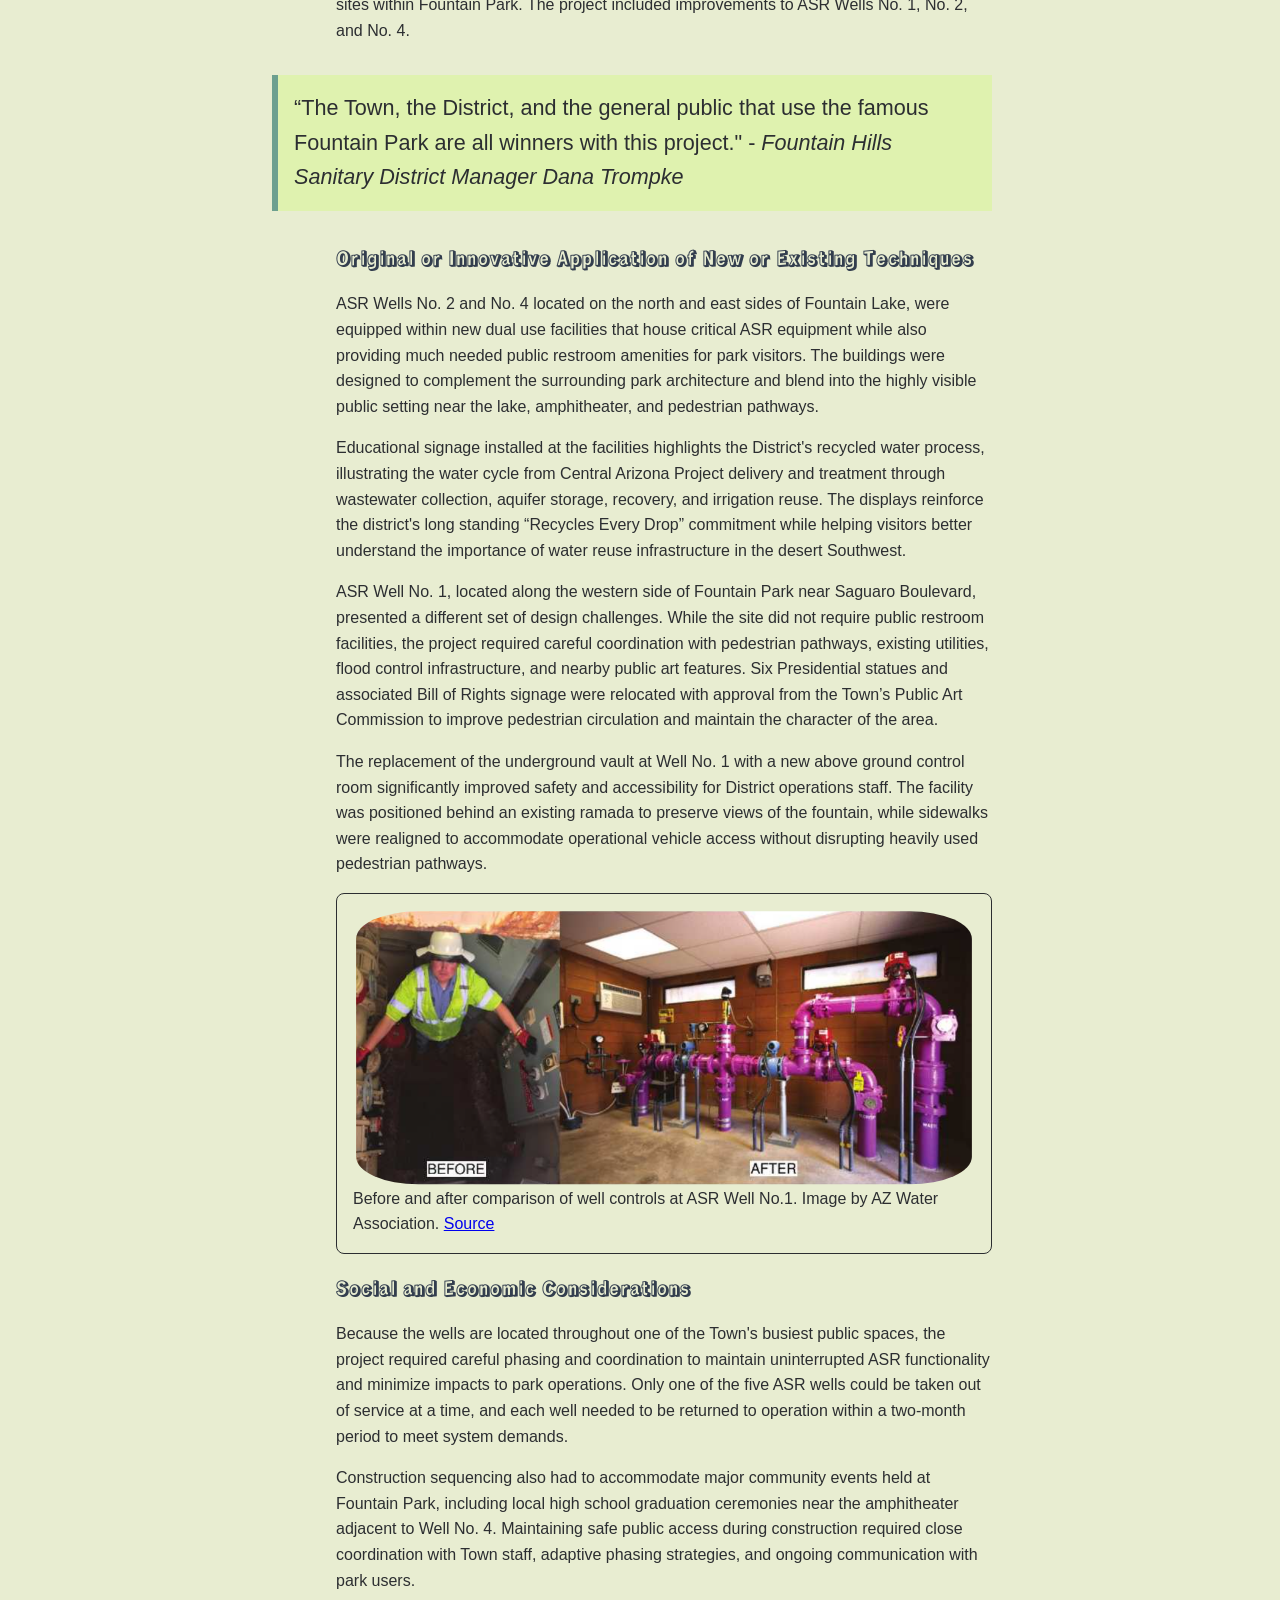
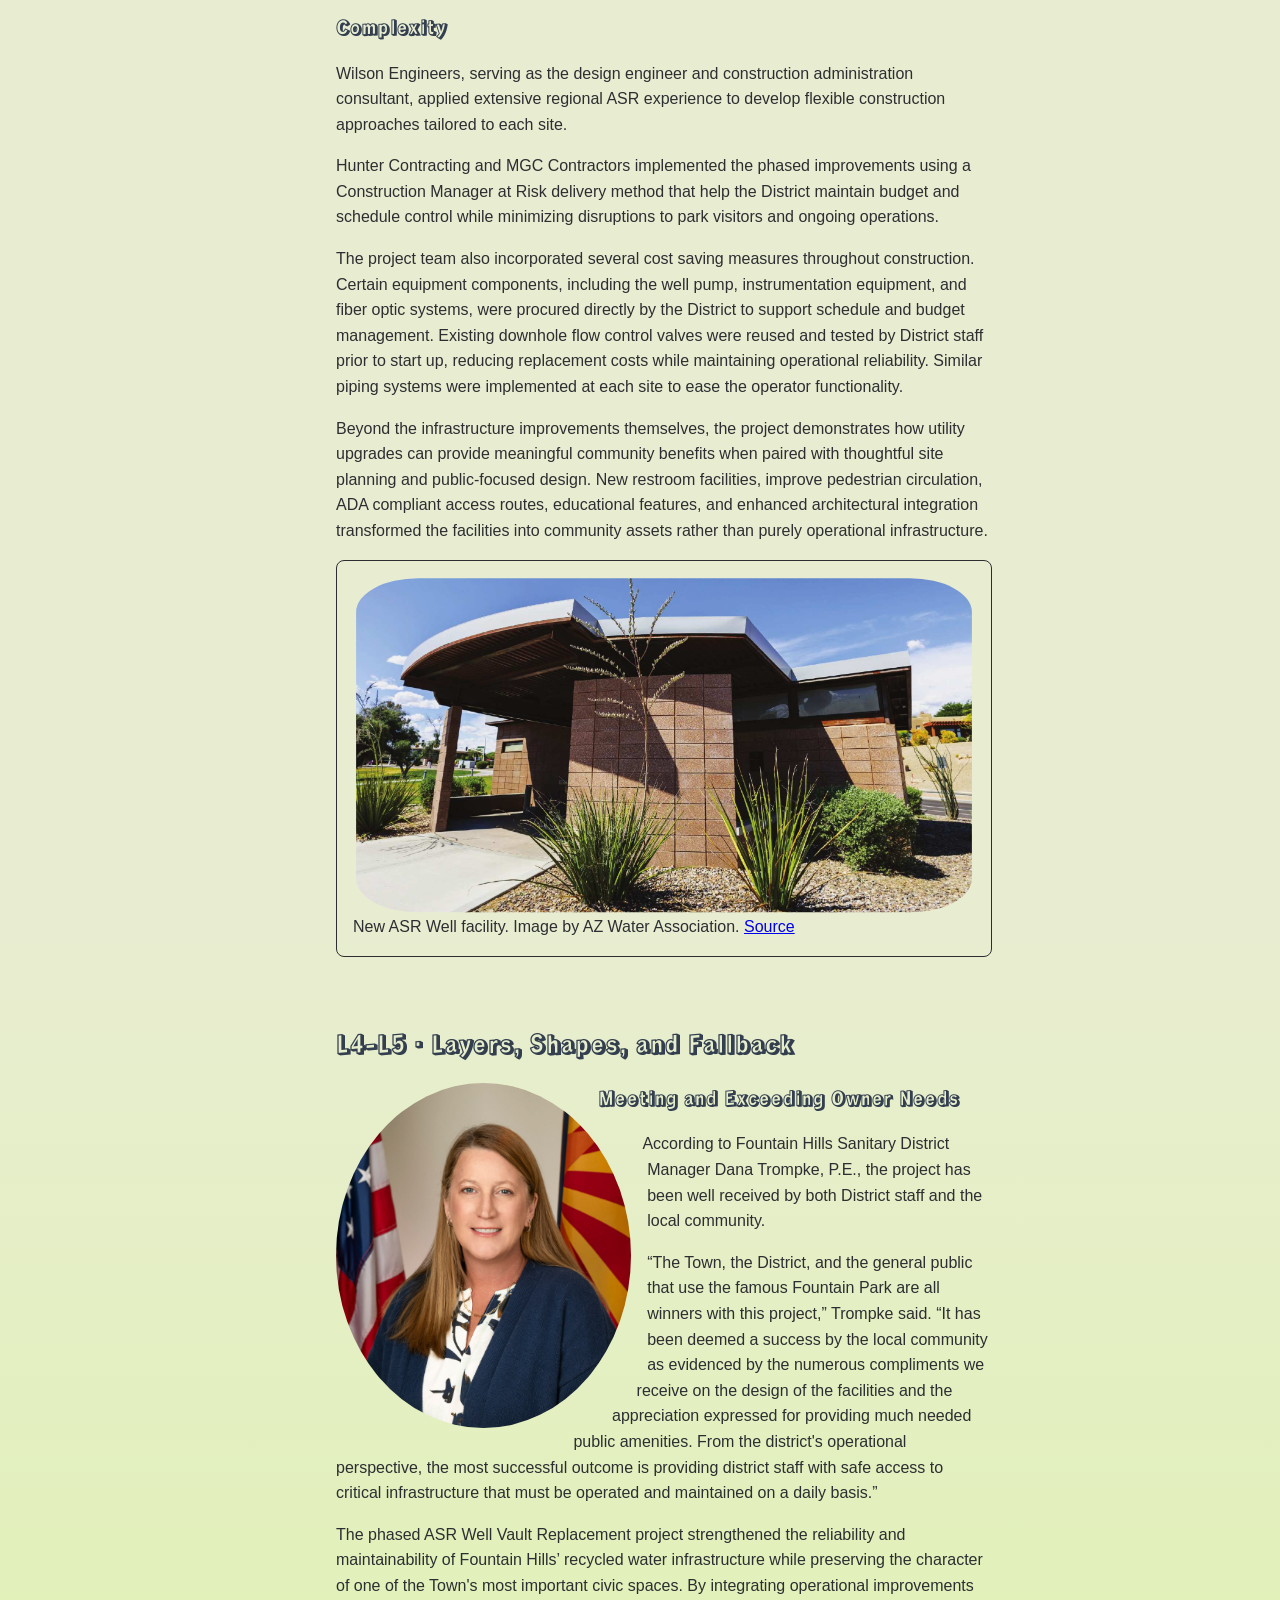
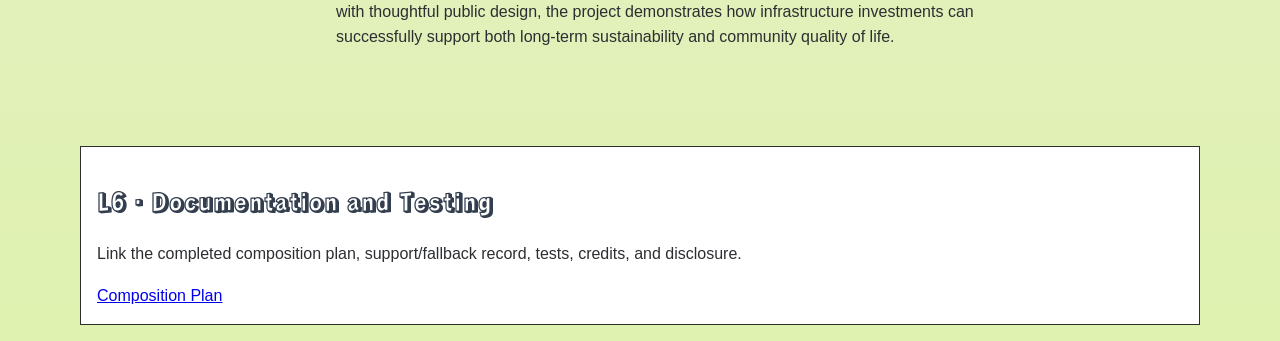
==== commit 75e96c0e: "Update link names in story-guide aside Updated link names in story-guide aside." ====
--- a/index.html
+++ b/index.html
@@ -19,8 +19,8 @@
         <main>
             <aside class="story-guide">
                 <h2>In this story</h2>
-                <a href="#section-one">First section</a>
-                <a href="#section-two">Second section</a>
+                <a href="#section-one">L2-L3 Section</a>
+                <a href="#section-two">L4-L5 Section</a>
             </aside>
             <article>
                 <section id="section-one">
@@ -116,11 +116,21 @@
             <aside class="contributors">
                 <div class="c-heading"><h2>Contributors</h2></div>
                 <div class="c-images">
-                    <img src="fountain-hills.png" alt="Town of Fountain Hills Logo" width="260" height="350">
-                    <img src="fh-sanitary.png" alt="Fountain Hills Sanitary District Logo" width="432" height="118">
-                    <img src="wilson.png" alt="Wilson Engineers Logo" width="1092" height="450">
-                    <img src="mgc.png" alt="MGC Contractors Logo" width="690" height="323">
-                    <img src="hunter.png" alt="Hunter Contracting Logo" width="361" height="139">
+                    <a href="https://www.fountainhillsaz.gov/" target="_blank">
+                        <img src="fountain-hills.png" alt="Town of Fountain Hills homepage" width="260" height="350">
+                    </a>
+                    <a href="https://www.az-fhsd.gov/" target="_blank">
+                        <img src="fh-sanitary.png" alt="Fountain Hills Sanitary District homepage" width="432" height="118">
+                    </a>
+                    <a href="https://www.wilson-engineers.com/" target="_blank">
+                        <img src="wilson.png" alt="Wilson Engineers homepage" width="1092" height="450">
+                    </a>
+                    <a href="https://mgccontractors.com/" target="_blank">
+                        <img src="mgc.png" alt="MGC Contractors homepage" width="690" height="323">
+                    </a>
+                    <a href="https://www.huntercontracting.com/" target="_blank">
+                        <img src="hunter.png" alt="Hunter Contracting homepage" width="361" height="139">
+                    </a>
                 </div>
             </aside>
             <section class="documentation">
--- a/styles.css
+++ b/styles.css
@@ -1,4 +1,8 @@
-:root{
+/* CSS by Grant Lebans */
+/* Google Fonts */
+@import url('https://fonts.googleapis.com/css2?family=Rampart+One&display=swap');
+
+/* :root{
     --color-text:#404040;
     --color-surface:#fff;
     --color-action:#8c1d40;
@@ -12,7 +16,38 @@
     --layer-raised:10;
     --layer-sticky:20;
     --layer-overlay:30;
-}
+} */
+
+:root {
+    --off-white: #e8edd1;
+    --light-green: #dff2af;
+    --green: #6da08f;
+    --blue-gray: #4c5d75;
+    --dark-blue-gray: #333e4e;
+    --gray: #888888;
+    --dark-gray: #2c2e31;
+    --white: #ffffff;
+    --bg-color: var(--off-white);
+    --card-callout: var(--light-green);
+    --font-color: var(--dark-gray);
+    --dk-bg-color: var(--dark-gray);
+    --dk-font-color: var(--off-white);
+    --border-color: var(--dark-gray);
+    --gradient: linear-gradient(transparent 80%, var(--light-green));
+    --space: 1rem;
+    --space-aside: 0.5rem;
+    --space-card: 1rem;
+    --border-radius: 0.5rem;
+    --btt-radius: 4rem;
+    --drop-shadow: 3px 3px 3px var(--dark-blue-gray);
+    --heading-font: "Rampart One", Arial, sans-serif;
+    --content-font: Arial, sans-serif;
+    --font-size: 16em;
+    --line-height: 1.6;
+    --bold-font: 700;
+    --content-width: 68ch;
+}
+
 *,*::before,*::after{
     box-sizing:border-box;
 }
@@ -21,24 +56,37 @@
 }
 body{
     margin:0;
-    color:var(--color-text);
-    background:var(--color-surface);
-    font-family:Arial,sans-serif;
-    line-height:1.6;
+    color:var(--font-color);
+    background:var(--bg-color);
+    background-image: var(--gradient);
+    font-family:var(--content-font);
+    line-height:var(--line-height);
+}
+h1, h2, h3{
+    font-family: var(--heading-font);
+}
+h1 {
+    color: var(--off-white);
+}
+h2, h3 {
+    color: var(--dark-blue-gray);
 }
 .feature-header{
     position:relative;
     padding:clamp(2rem,7vw,6rem);
-    background:var(--color-action);
-    color:#fff;
+    background:var(--dark-blue-gray);
+    color: var(--white);
+}
+.feature-header h2{
+    color: var(--light-green);
 }
 .eyebrow{
     padding-top: 16px;
-    color:var(--color-accent);
-    font-weight:700;
+    color:var(--light-green);
+    font-weight:var(--bold-font);
 }
 .lede{
-    max-width:var(--measure);
+    max-width:var(--content-width);
     font-size:1.25rem;
 }
 .issue-badge{
@@ -46,15 +94,15 @@
     inset-block-start:1rem;
     inset-inline-end:1rem;
     padding:.5rem;
-    background:var(--color-accent);
-    color:#191919;
+    background:var(--light-green);
+    color: var(--font-color);
 }
 main{
     display:grid;
     gap:2rem;
     max-width:72rem;
     margin:auto;
-    padding:var(--space-3);
+    padding:var(--space);
 }
 article{
     min-width:0;
@@ -67,7 +115,8 @@
 .story-guide{
     align-self:start;
     padding:1rem;
-    border:1px solid var(--color-border);
+    border:1px solid var(--border-color);
+    background: var(--white);
 }
 .story-guide a{
     display:block;
@@ -77,8 +126,8 @@
     position:relative;
     margin:0;
     padding:1rem;
-    border:1px solid var(--color-border);
-    border-radius:var(--radius);
+    border:1px solid var(--border-color);
+    border-radius:var(--border-radius);
 }
 img{
     display:block;
@@ -88,7 +137,7 @@
 .pull-quote{
     margin:2rem 0;
     padding:1rem;
-    border-inline-start:.4rem solid var(--color-accent);
+    border-inline-start:.4rem solid var(--green);
     font-size:1.35rem;
 }
 .shape-portrait{
@@ -99,20 +148,26 @@
 .documentation{
     grid-column:1/-1;
     padding:1rem;
-    background:#f1f1f1;
+    background: var(--white);
+    border: 1px solid var(--border-color);
 }
 .contributors{
     align-self:start;
     padding:1rem;
-    border:1px solid var(--color-border);
+    border:1px solid var(--border-color);
+    background-color: var(--white);
 }
 .contributors img{
     width: 250px;
+}
+.c-heading{
+    font-size: 0.9em;
 }
 .c-images {
     display: flex;
     flex-wrap: wrap;
     align-items: center;
+    justify-content: center;
     gap: 1rem;
 }
 @media (min-width:58rem){
@@ -135,7 +190,7 @@
         position:relative;
         z-index:var(--layer-raised);
         margin-inline-start:-4rem;
-        background:var(--color-surface);
+        background:var(--light-green);
     }
     @supports (shape-outside:circle(50%)){
         .shape-portrait{
@@ -152,3 +207,8 @@
             outline:.2rem solid var(--color-accent);
             outline-offset:.2rem;
         }
+@media (max-width: 927px){
+    main{
+        max-width: 50rem;
+    }
+}
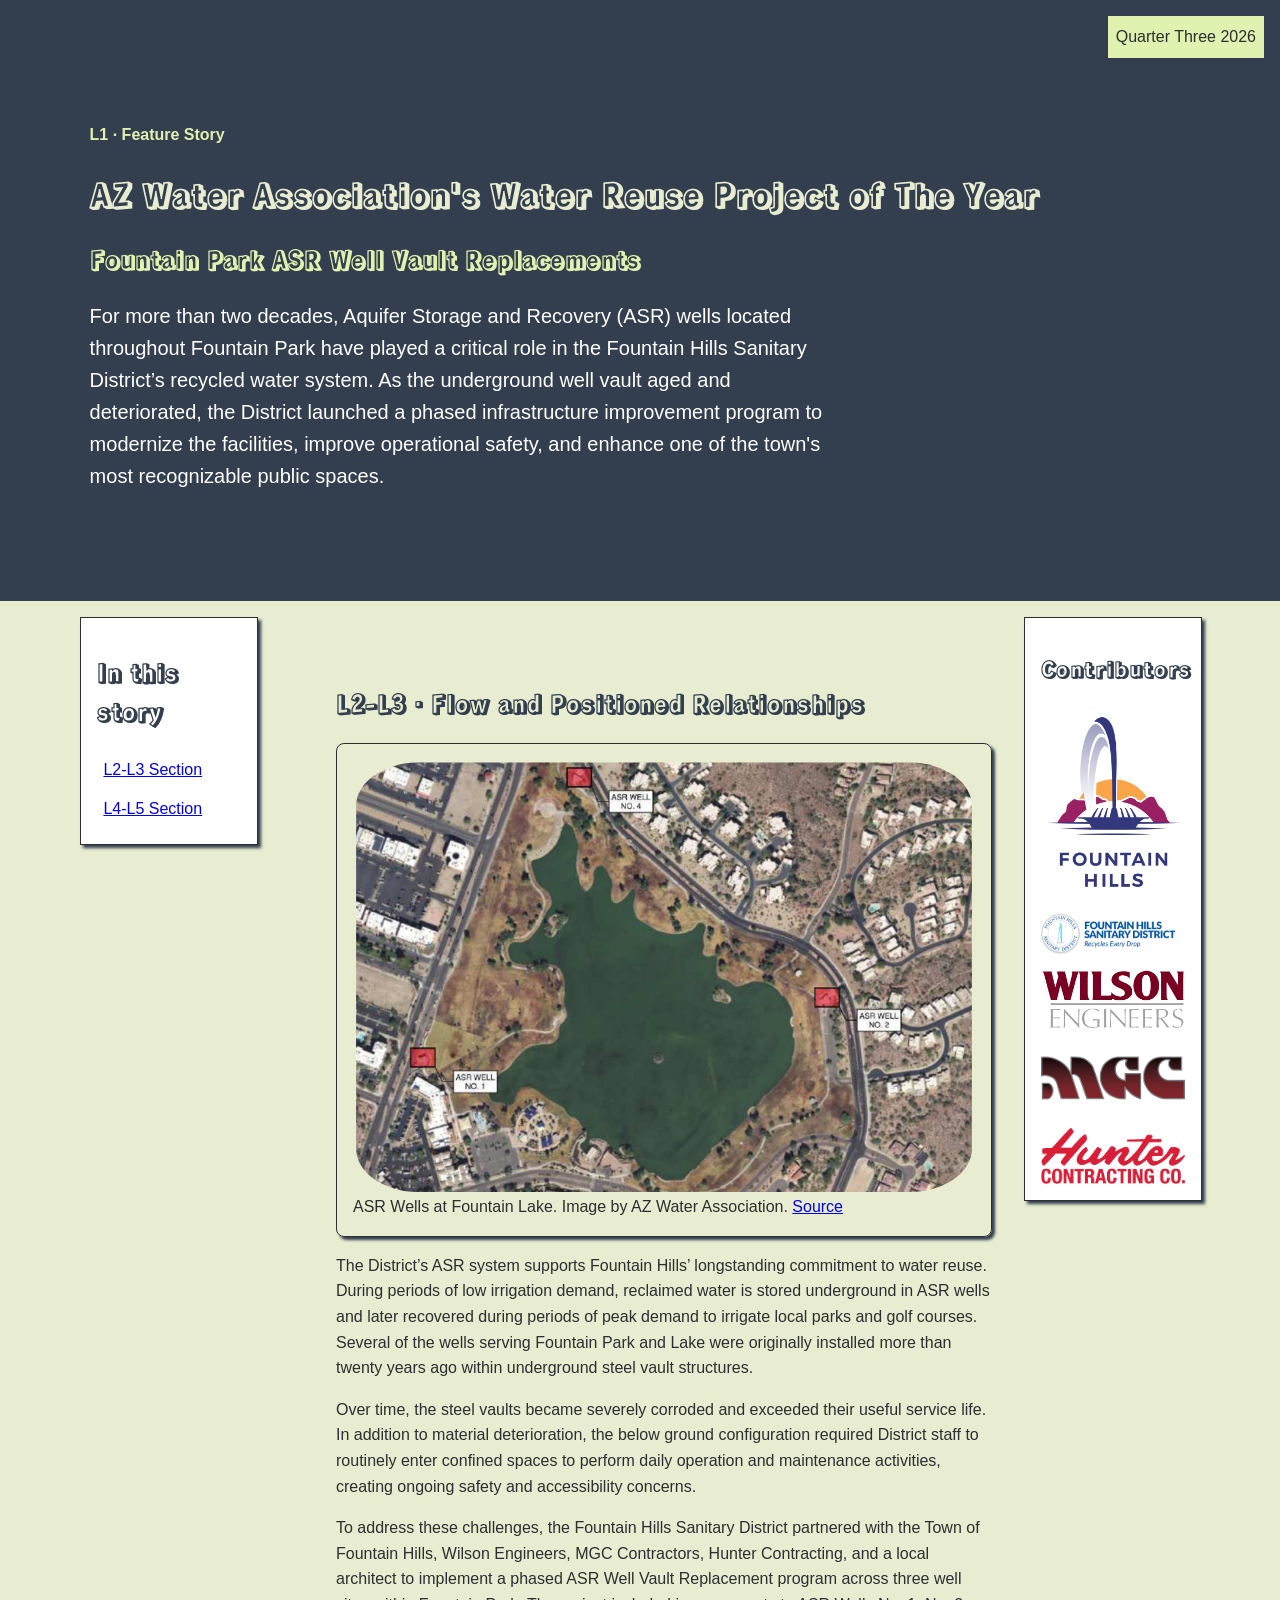
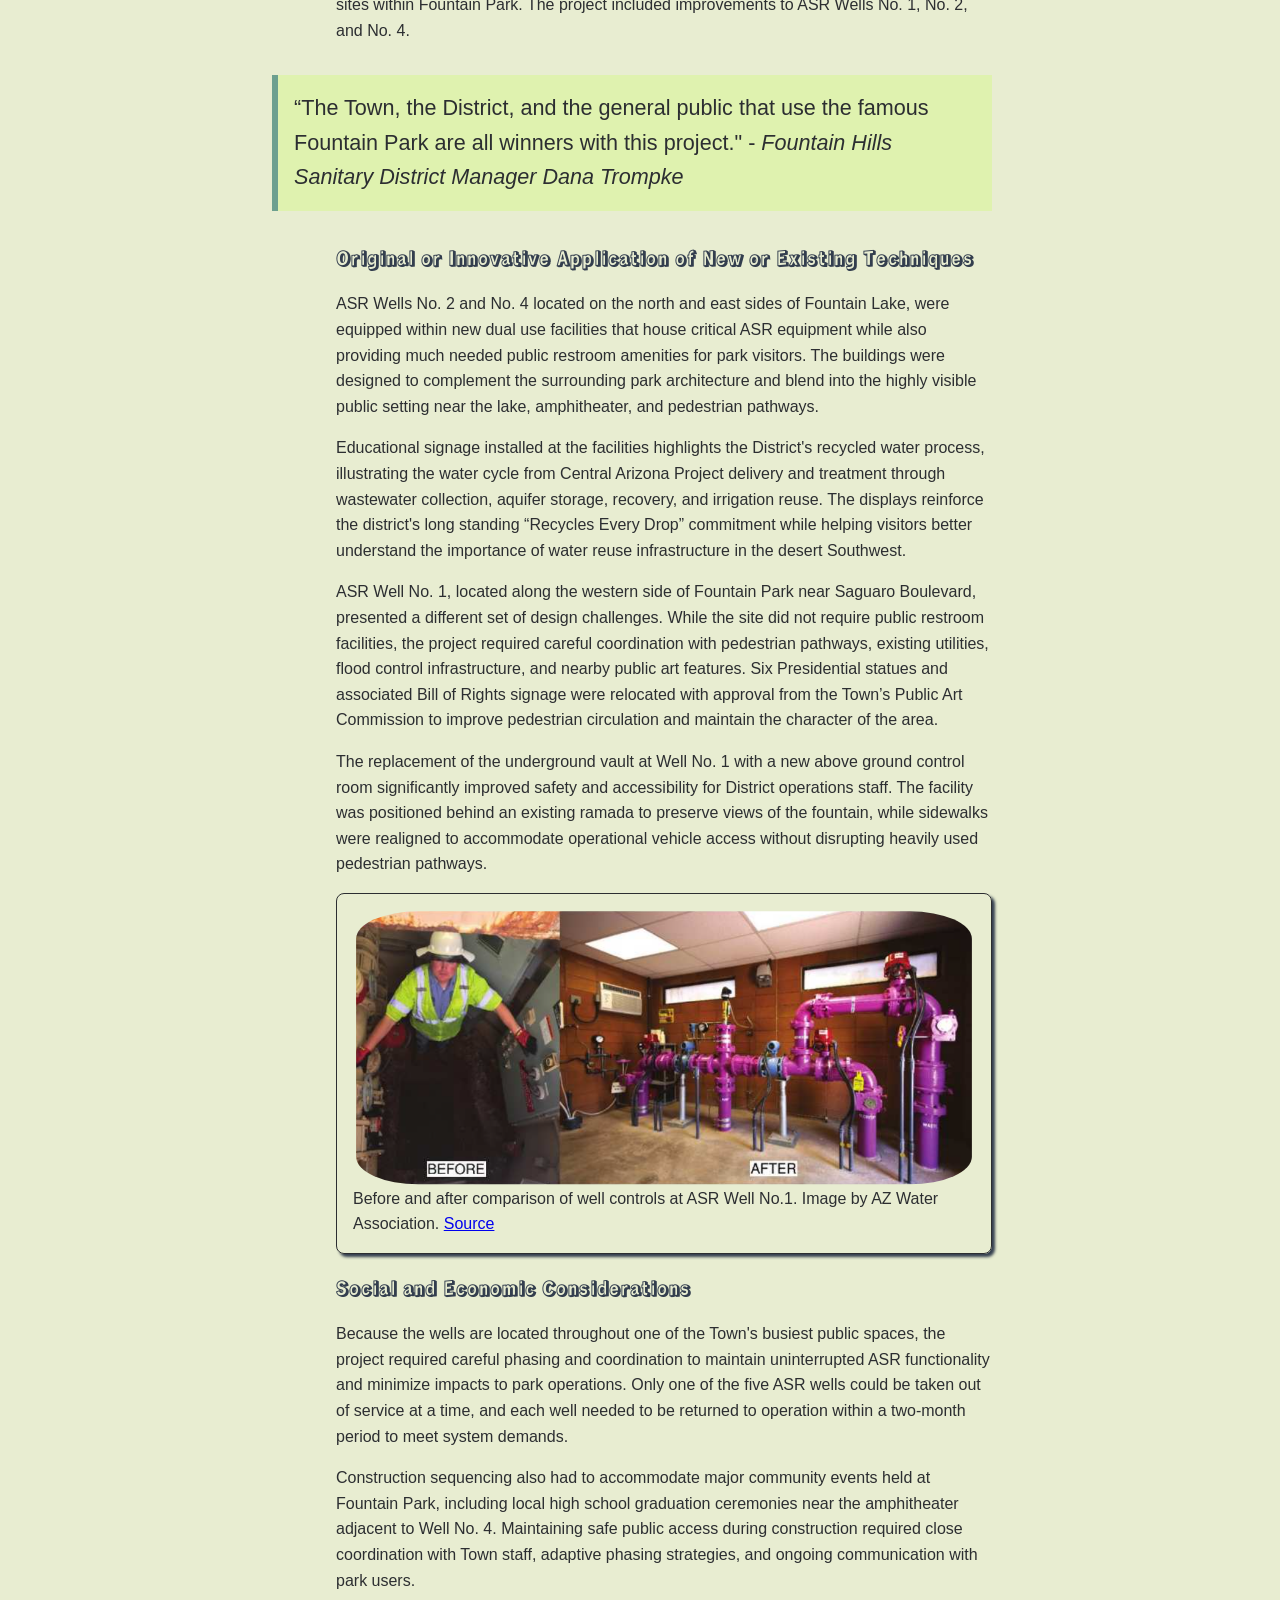
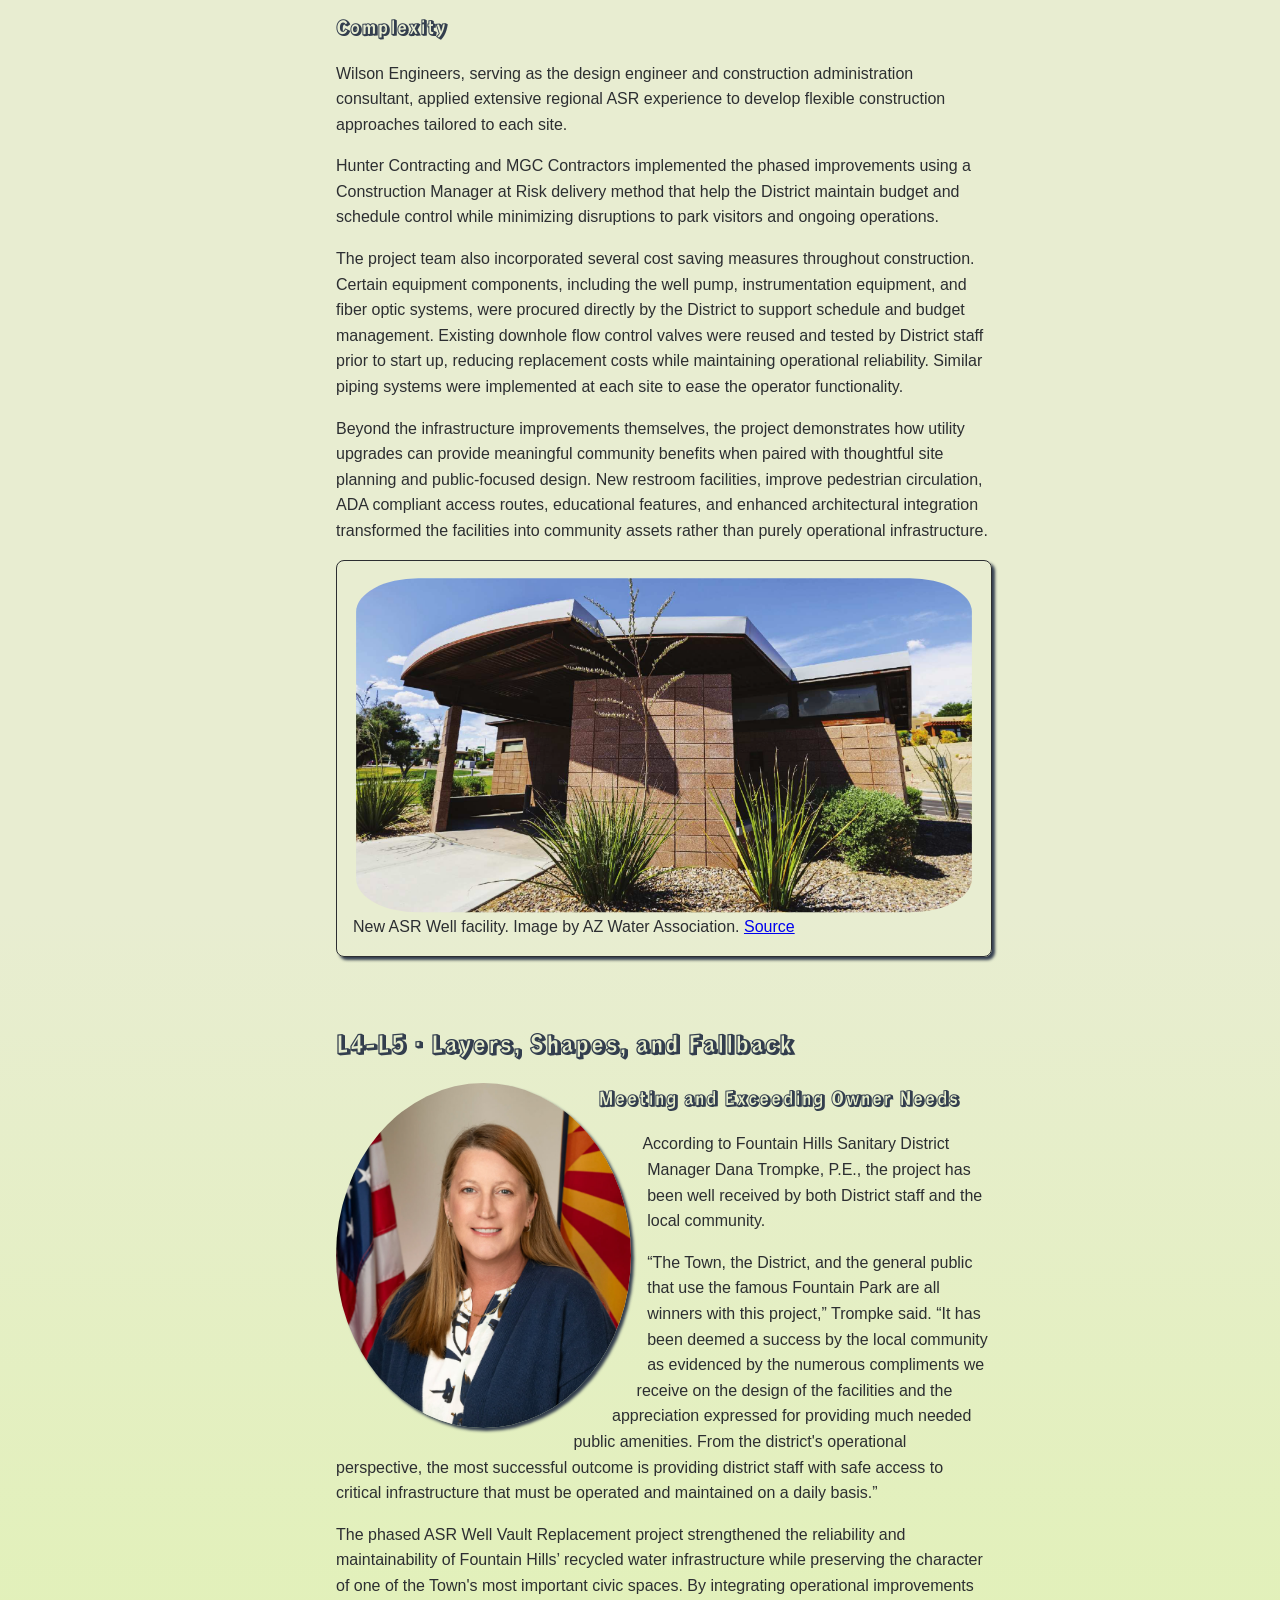
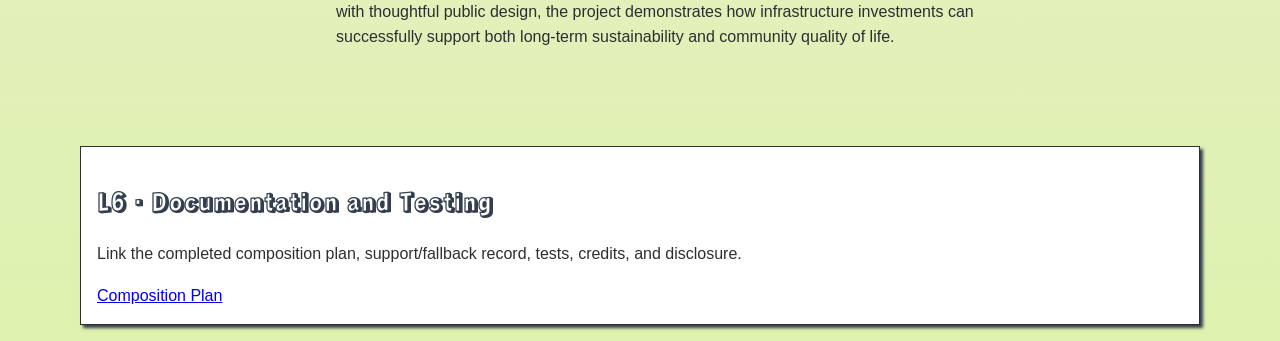
==== commit 24754d64: "Removed old root tokens/update composition-plan Removed old root tokens from styles.css. Updated tab" ====
--- a/index.html
+++ b/index.html
@@ -22,7 +22,7 @@
                 <a href="#section-one">L2-L3 Section</a>
                 <a href="#section-two">L4-L5 Section</a>
             </aside>
-            <article>
+            <div class="article">
                 <section id="section-one">
                     <h2>L2-L3 · Flow and Positioned Relationships</h2>
                     <figure class="feature-figure">
@@ -112,7 +112,7 @@
                         The phased ASR Well Vault Replacement project strengthened the reliability and maintainability of Fountain Hills’ recycled water infrastructure while preserving the character of one of the Town's most important civic spaces. By integrating operational improvements with thoughtful public design, the project demonstrates how infrastructure investments can successfully support both long-term sustainability and community quality of life.
                     </p>
                 </section>
-            </article>
+            </div>
             <aside class="contributors">
                 <div class="c-heading"><h2>Contributors</h2></div>
                 <div class="c-images">
--- a/styles.css
+++ b/styles.css
@@ -1,22 +1,7 @@
 /* CSS by Grant Lebans */
 /* Google Fonts */
+/* Rampart One font designed by Fontworks Inc.*/
 @import url('https://fonts.googleapis.com/css2?family=Rampart+One&display=swap');
-
-/* :root{
-    --color-text:#404040;
-    --color-surface:#fff;
-    --color-action:#8c1d40;
-    --color-accent:#ffc627;
-    --color-border:#d0d0d0;
-    --color-muted:#5c6670;
-    --space-3:1rem;
-    --radius:.5rem;
-    --measure:68ch;
-    --layer-base:0;
-    --layer-raised:10;
-    --layer-sticky:20;
-    --layer-overlay:30;
-} */
 
 :root {
     --off-white: #e8edd1;
@@ -35,8 +20,6 @@
     --border-color: var(--dark-gray);
     --gradient: linear-gradient(transparent 80%, var(--light-green));
     --space: 1rem;
-    --space-aside: 0.5rem;
-    --space-card: 1rem;
     --border-radius: 0.5rem;
     --btt-radius: 4rem;
     --drop-shadow: 3px 3px 3px var(--dark-blue-gray);
@@ -46,6 +29,9 @@
     --line-height: 1.6;
     --bold-font: 700;
     --content-width: 68ch;
+    --layer-raised:10;
+    --layer-sticky:20;
+    --layer-overlay:30;
 }
 
 *,*::before,*::after{
@@ -72,7 +58,7 @@
     color: var(--dark-blue-gray);
 }
 .feature-header{
-    position:relative;
+    /* position:relative; */
     padding:clamp(2rem,7vw,6rem);
     background:var(--dark-blue-gray);
     color: var(--white);
@@ -104,10 +90,10 @@
     margin:auto;
     padding:var(--space);
 }
-article{
+.article{
     min-width:0;
 }
-article section{
+.article section{
     display:flow-root;
     margin-block:3rem;
     scroll-margin-block-start:6rem;
@@ -117,6 +103,7 @@
     padding:1rem;
     border:1px solid var(--border-color);
     background: var(--white);
+    box-shadow: var(--drop-shadow);
 }
 .story-guide a{
     display:block;
@@ -128,6 +115,7 @@
     padding:1rem;
     border:1px solid var(--border-color);
     border-radius:var(--border-radius);
+    box-shadow: var(--drop-shadow);
 }
 img{
     display:block;
@@ -144,18 +132,21 @@
     width:min(45%,20rem);
     margin:0 1rem 1rem 0;
     border-radius:50%;
+    box-shadow: var(--drop-shadow);
 }
 .documentation{
     grid-column:1/-1;
     padding:1rem;
     background: var(--white);
     border: 1px solid var(--border-color);
+    box-shadow: var(--drop-shadow);
 }
 .contributors{
     align-self:start;
     padding:1rem;
     border:1px solid var(--border-color);
     background-color: var(--white);
+    box-shadow: var(--drop-shadow);
 }
 .contributors img{
     width: 250px;
@@ -170,6 +161,10 @@
     justify-content: center;
     gap: 1rem;
 }
+:focus-visible{
+            outline:.2rem solid var(--green);
+            outline-offset:.2rem;
+        }
 @media (min-width:58rem){
     main{
         grid-template-columns:14rem 1fr 11rem;
@@ -202,11 +197,8 @@
     @supports (clip-path:inset(0.5% round 10%)){
         .feature-figure img{
             clip-path:inset(0.5% round 10%);}
-        }
-        :focus-visible{
-            outline:.2rem solid var(--color-accent);
-            outline-offset:.2rem;
-        }
+    }
+        
 @media (max-width: 927px){
     main{
         max-width: 50rem;
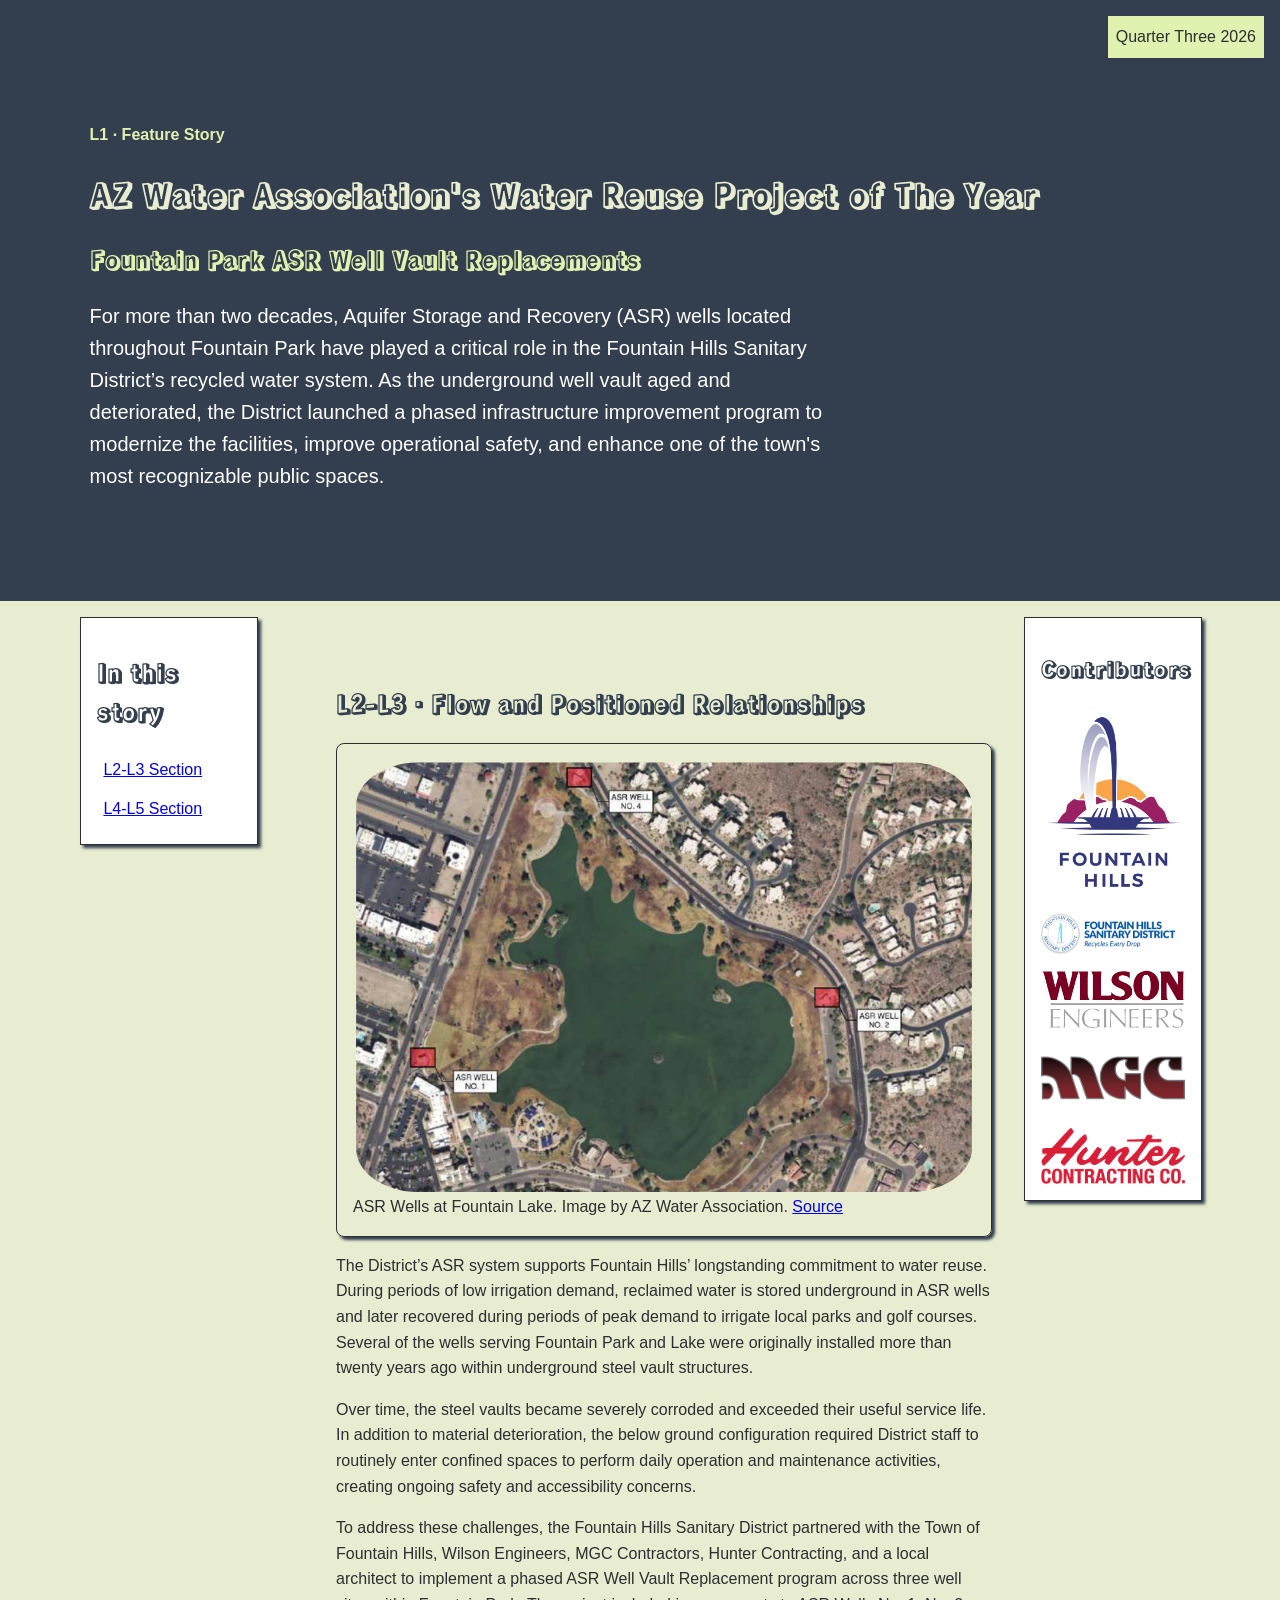
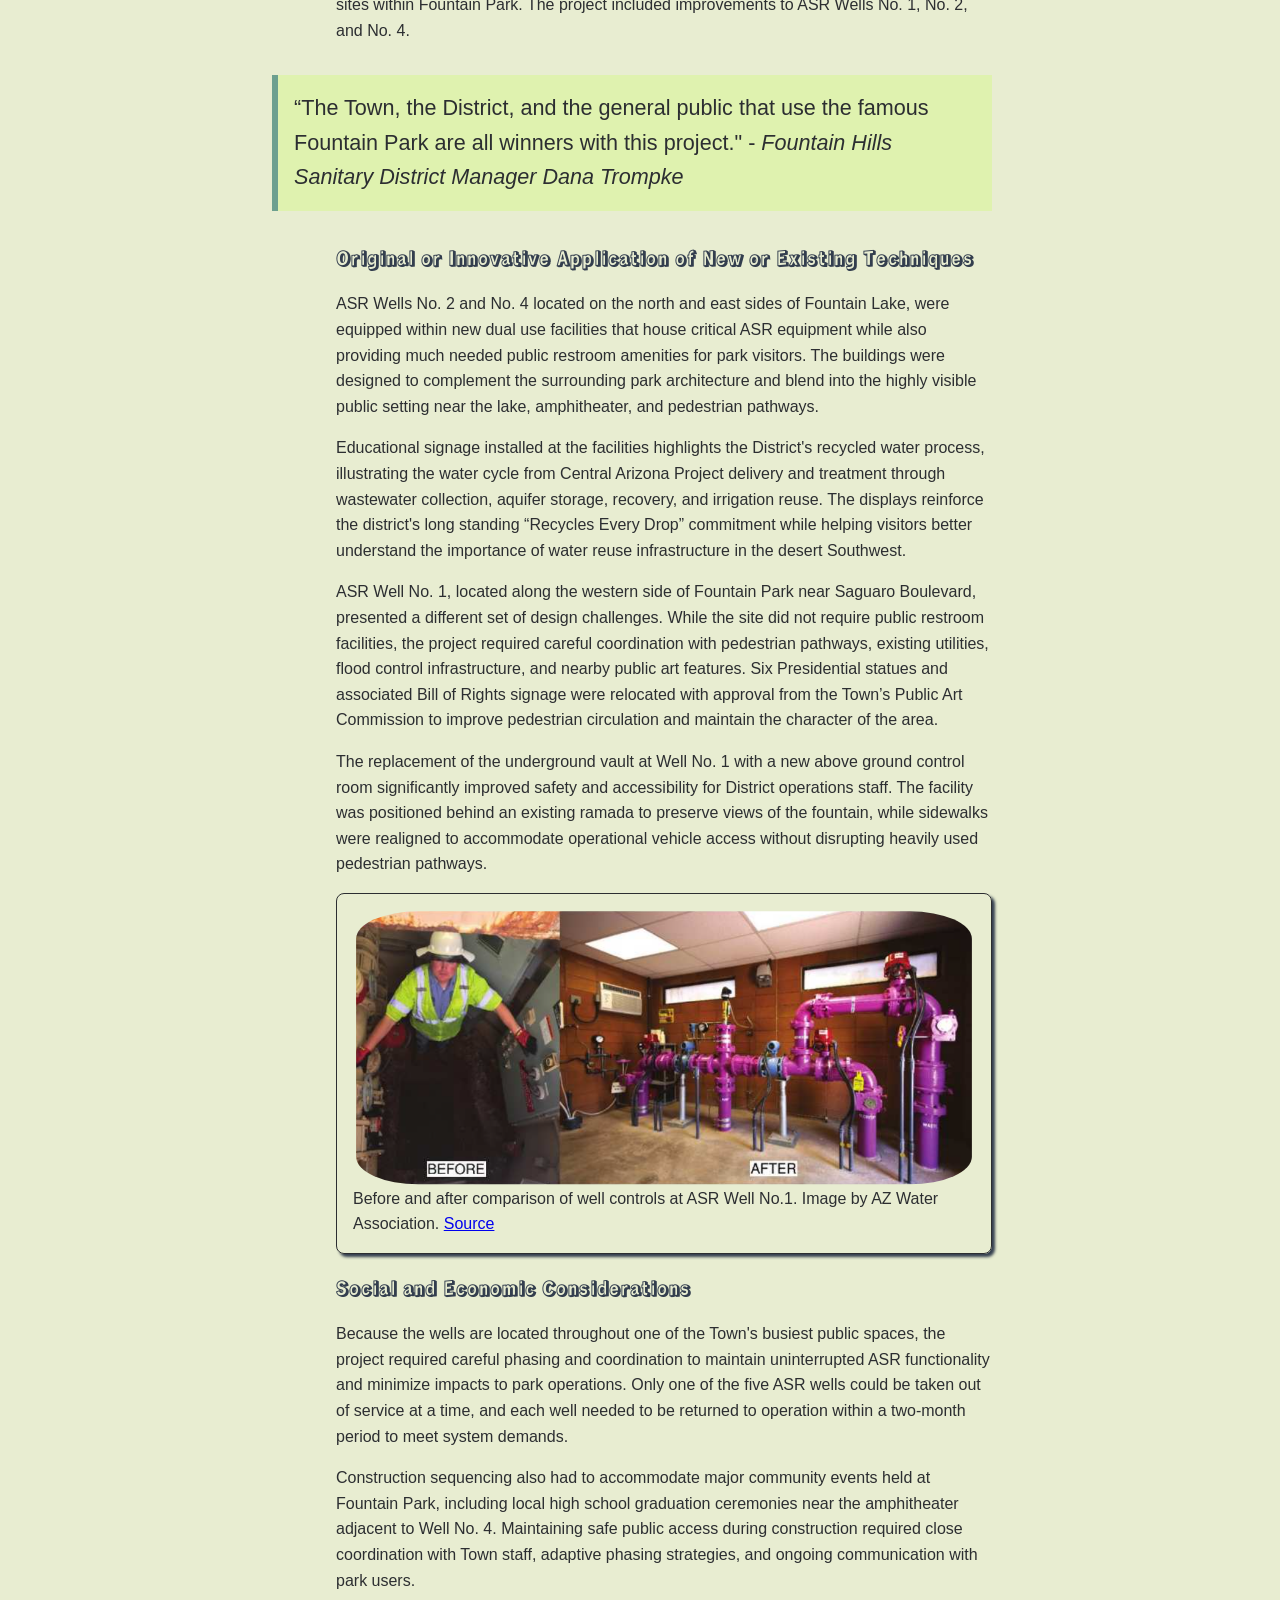
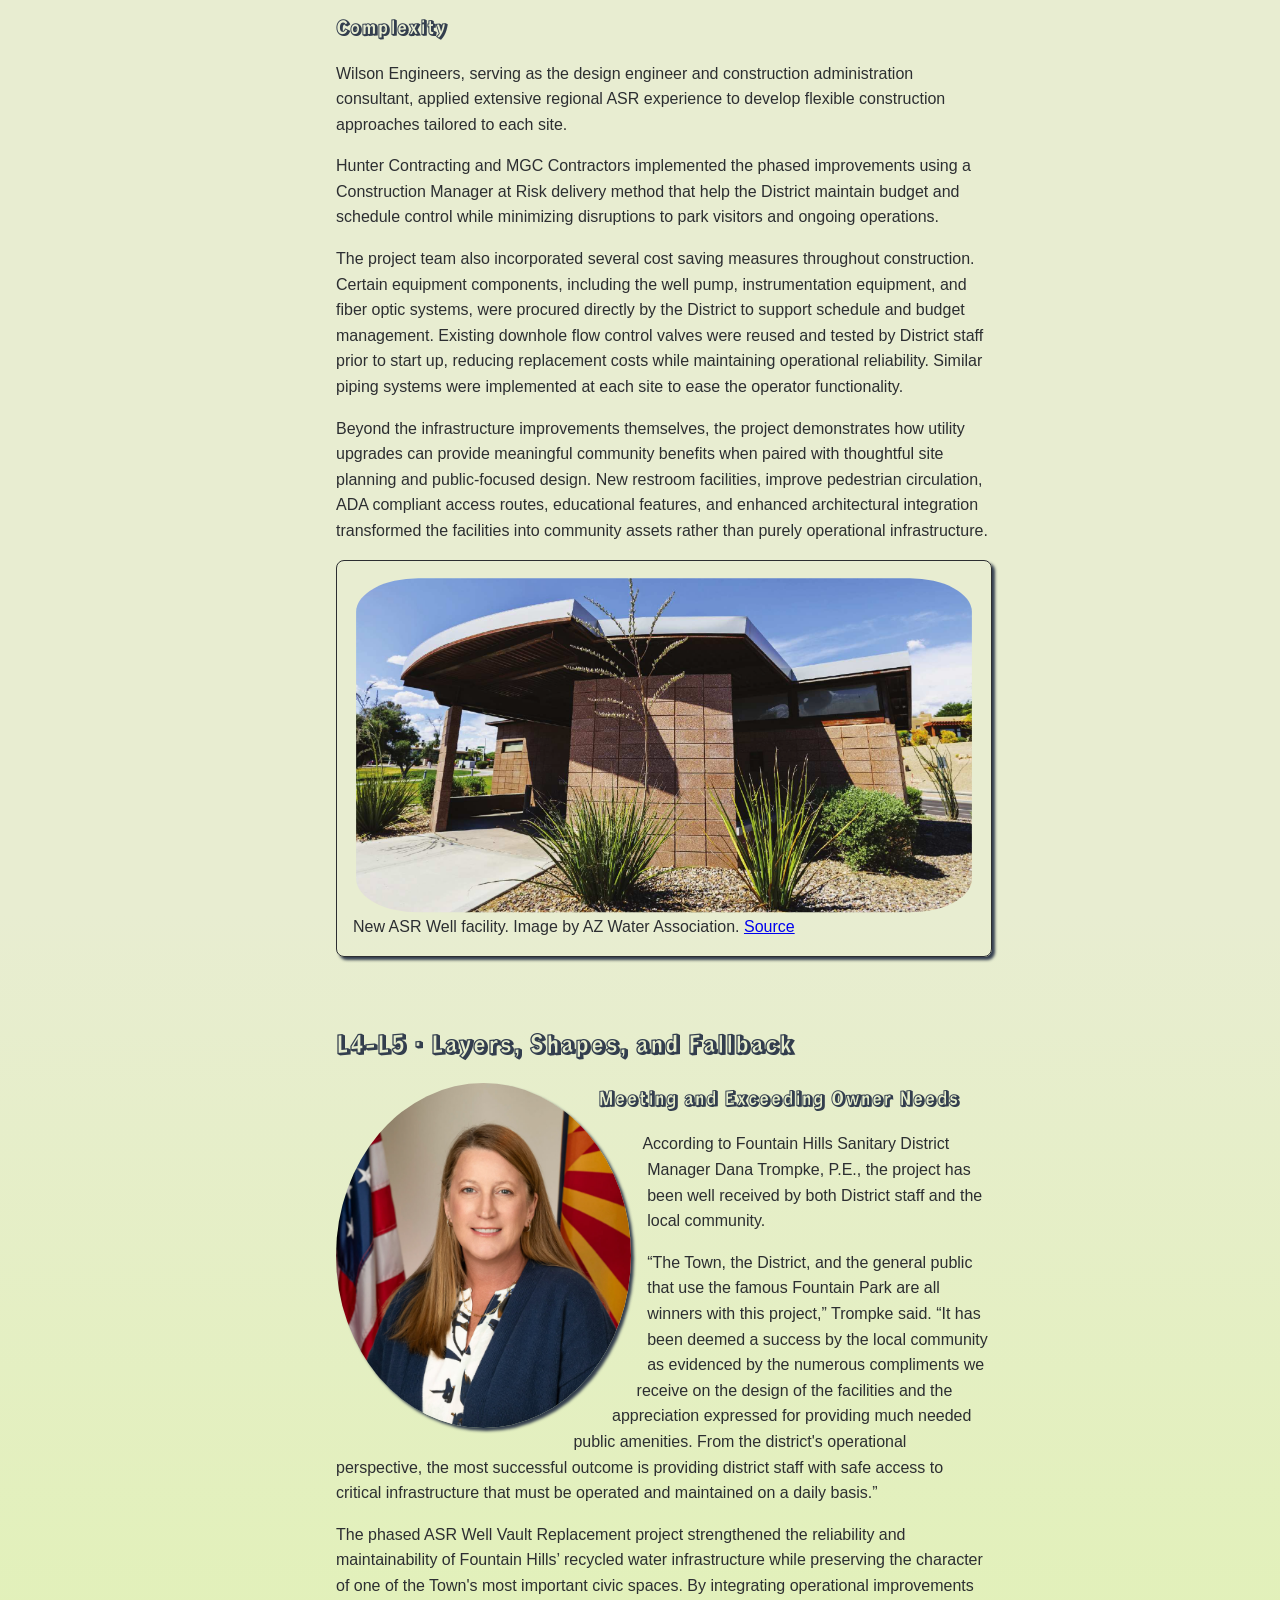
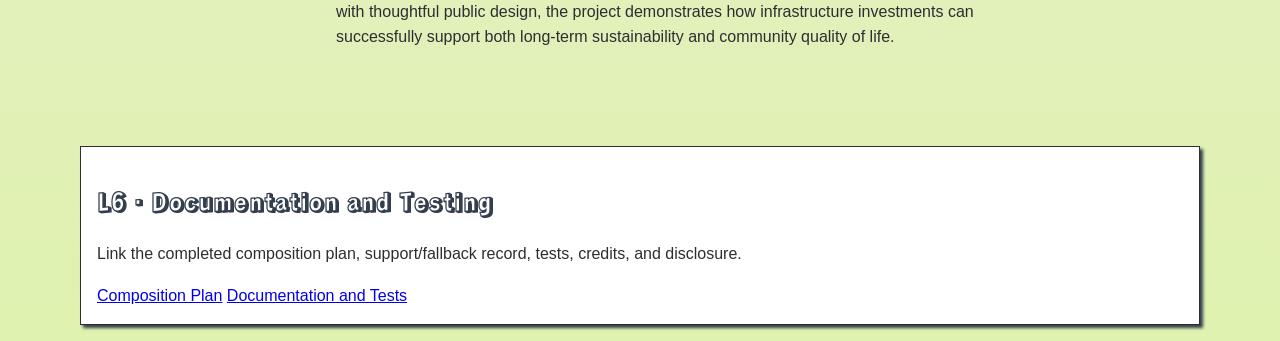
==== commit 5b1529e8: "Added documentation and content to composition-plan Added test documentation. Filled table in compos" ====
--- a/index.html
+++ b/index.html
@@ -137,6 +137,7 @@
                 <h2>L6 · Documentation and Testing</h2>
                 <p>Link the completed composition plan, support/fallback record, tests, credits, and disclosure.</p>
                 <a href="composition-plan.html" target="_blank">Composition Plan</a>
+                <a href="Lebans-Layered-Feature-Story-Documentation.pdf" target="_blank">Documentation and Tests</a>
             </section>
         </main>
     </body>
--- a/styles.css
+++ b/styles.css
@@ -58,7 +58,7 @@
     color: var(--dark-blue-gray);
 }
 .feature-header{
-    /* position:relative; */
+    position:relative;
     padding:clamp(2rem,7vw,6rem);
     background:var(--dark-blue-gray);
     color: var(--white);
